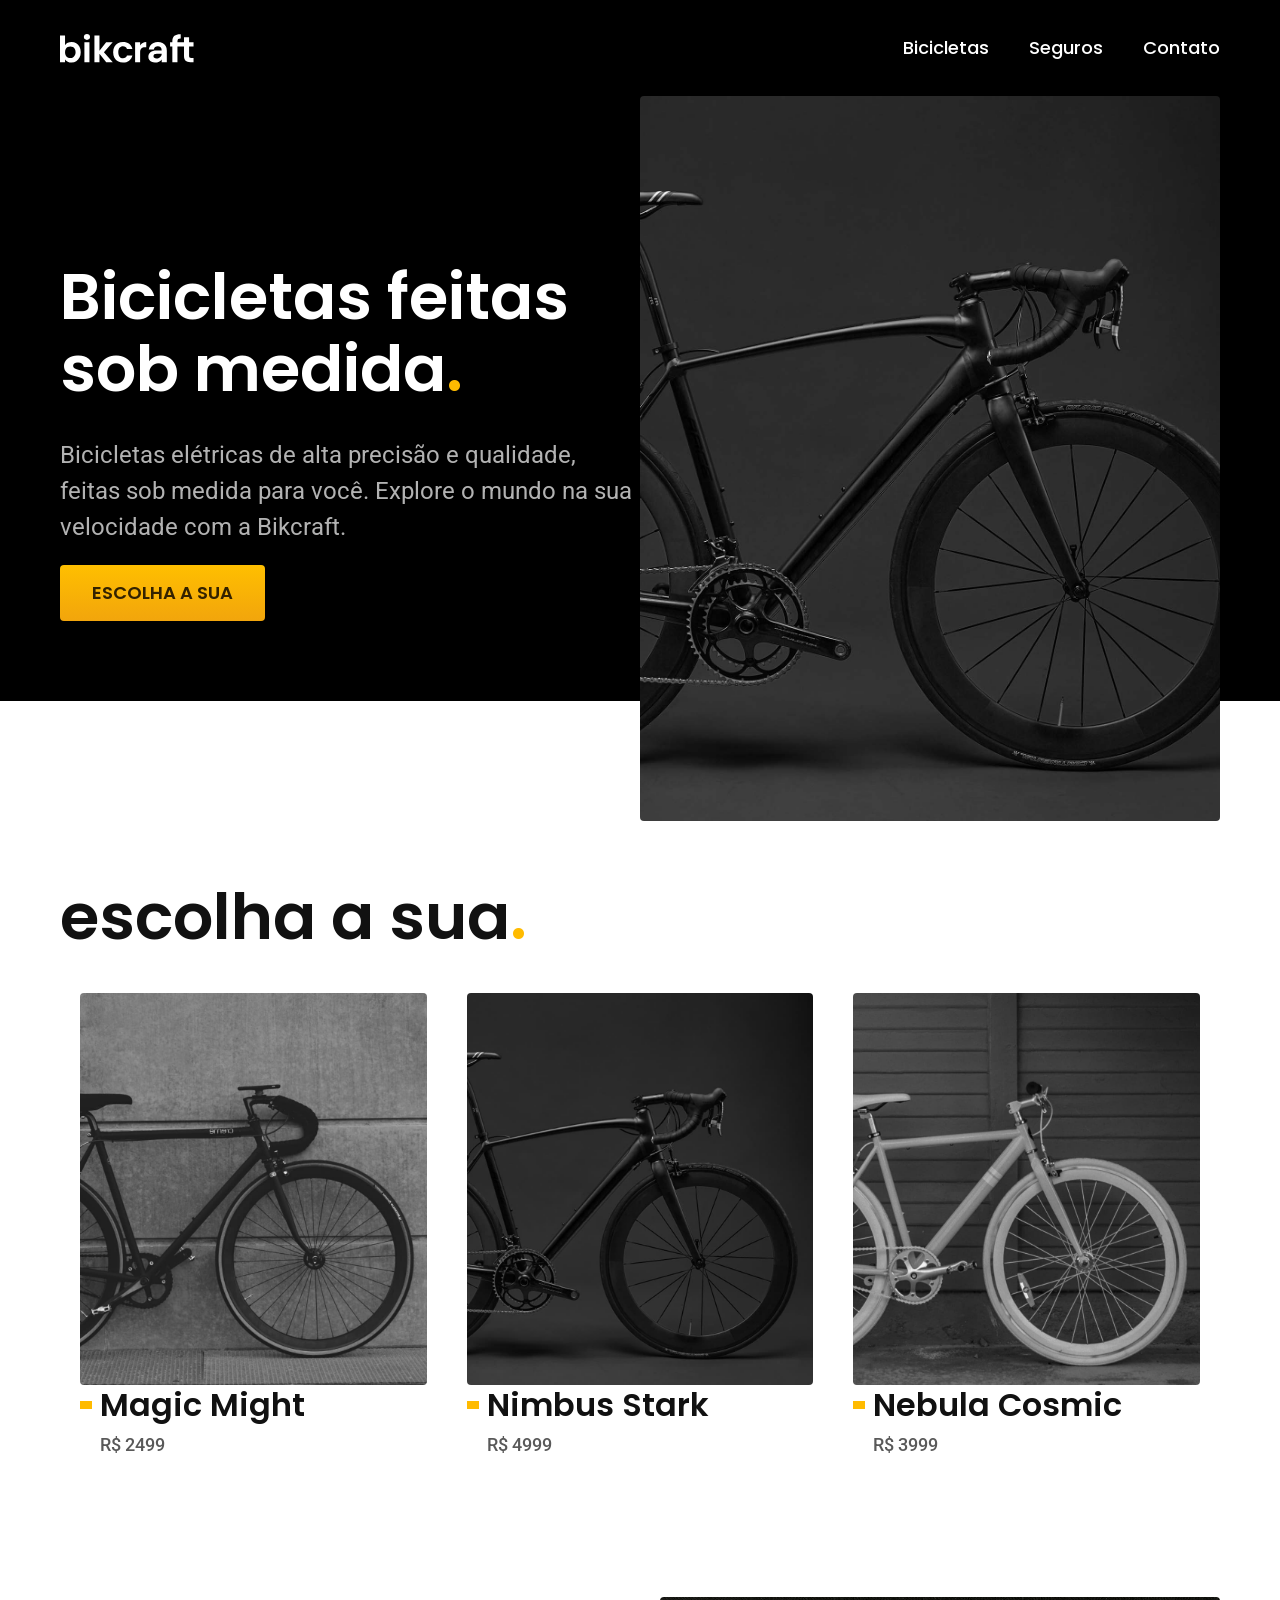
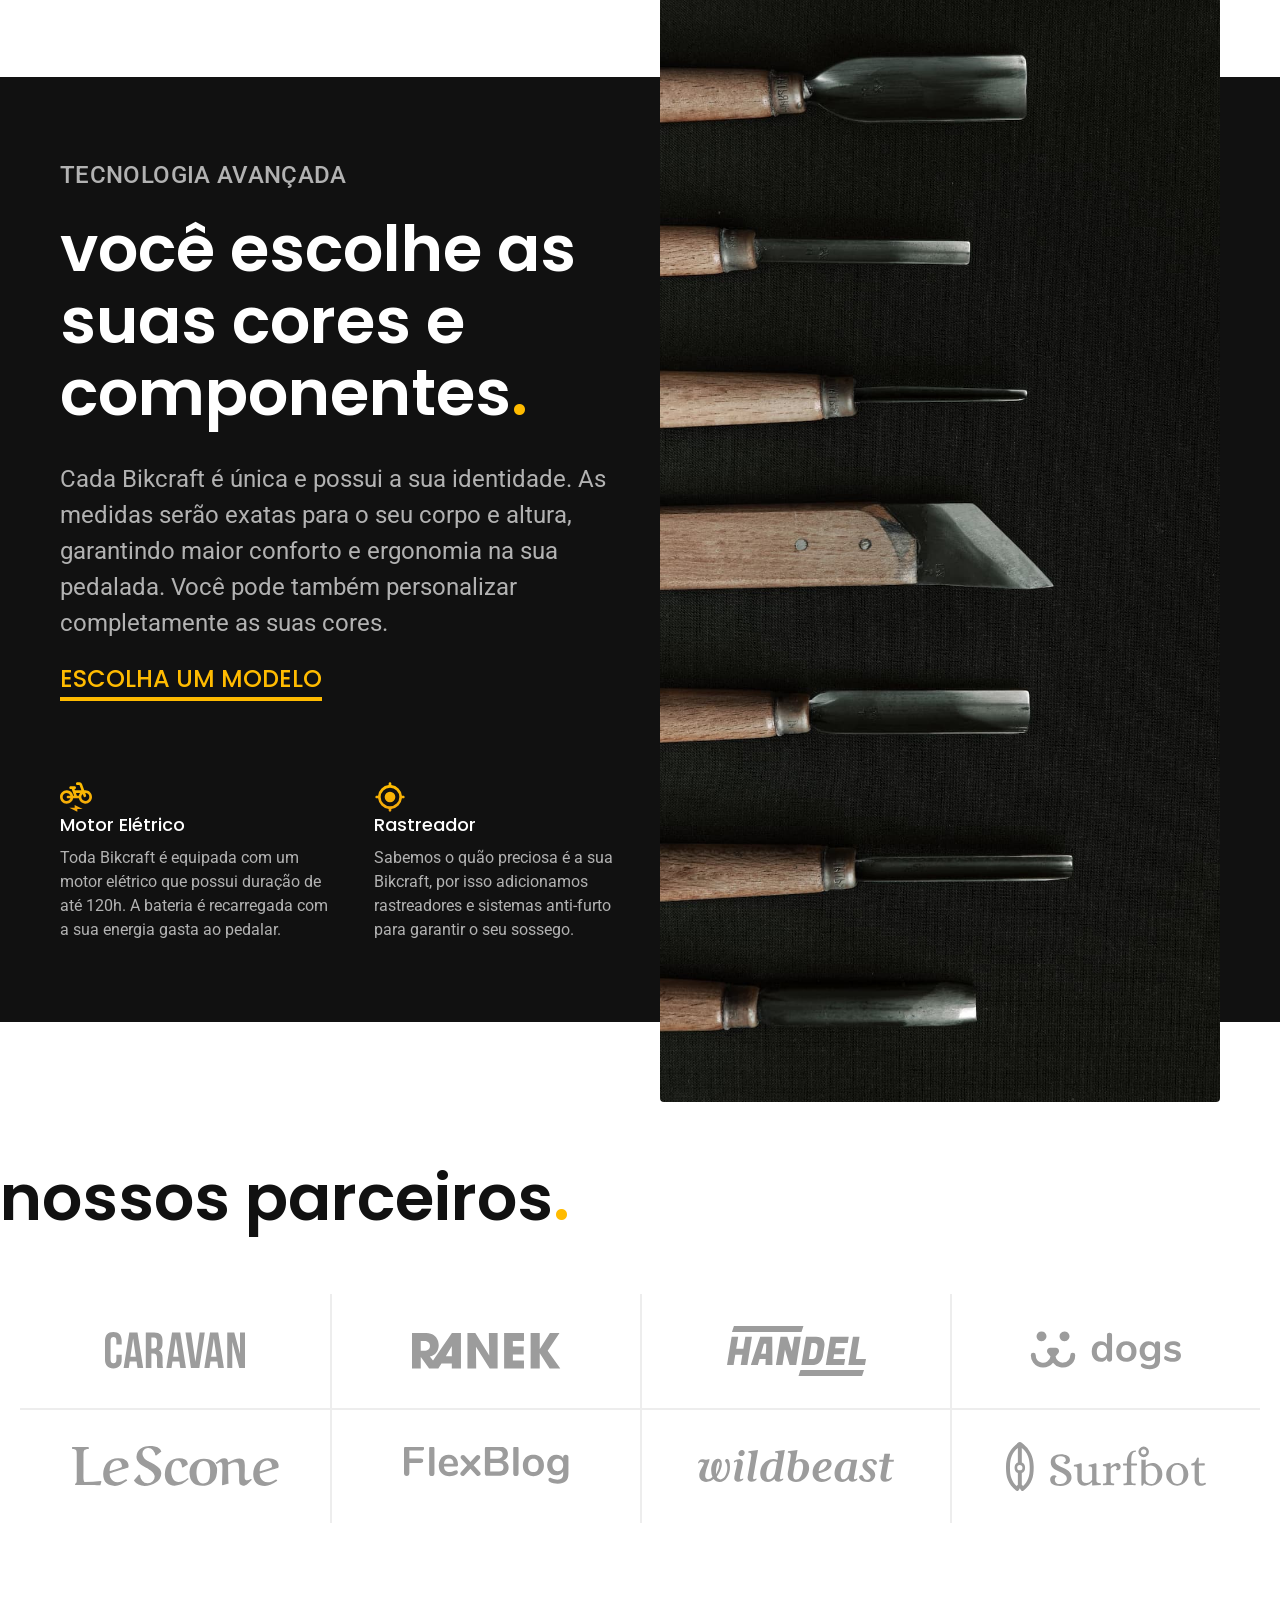
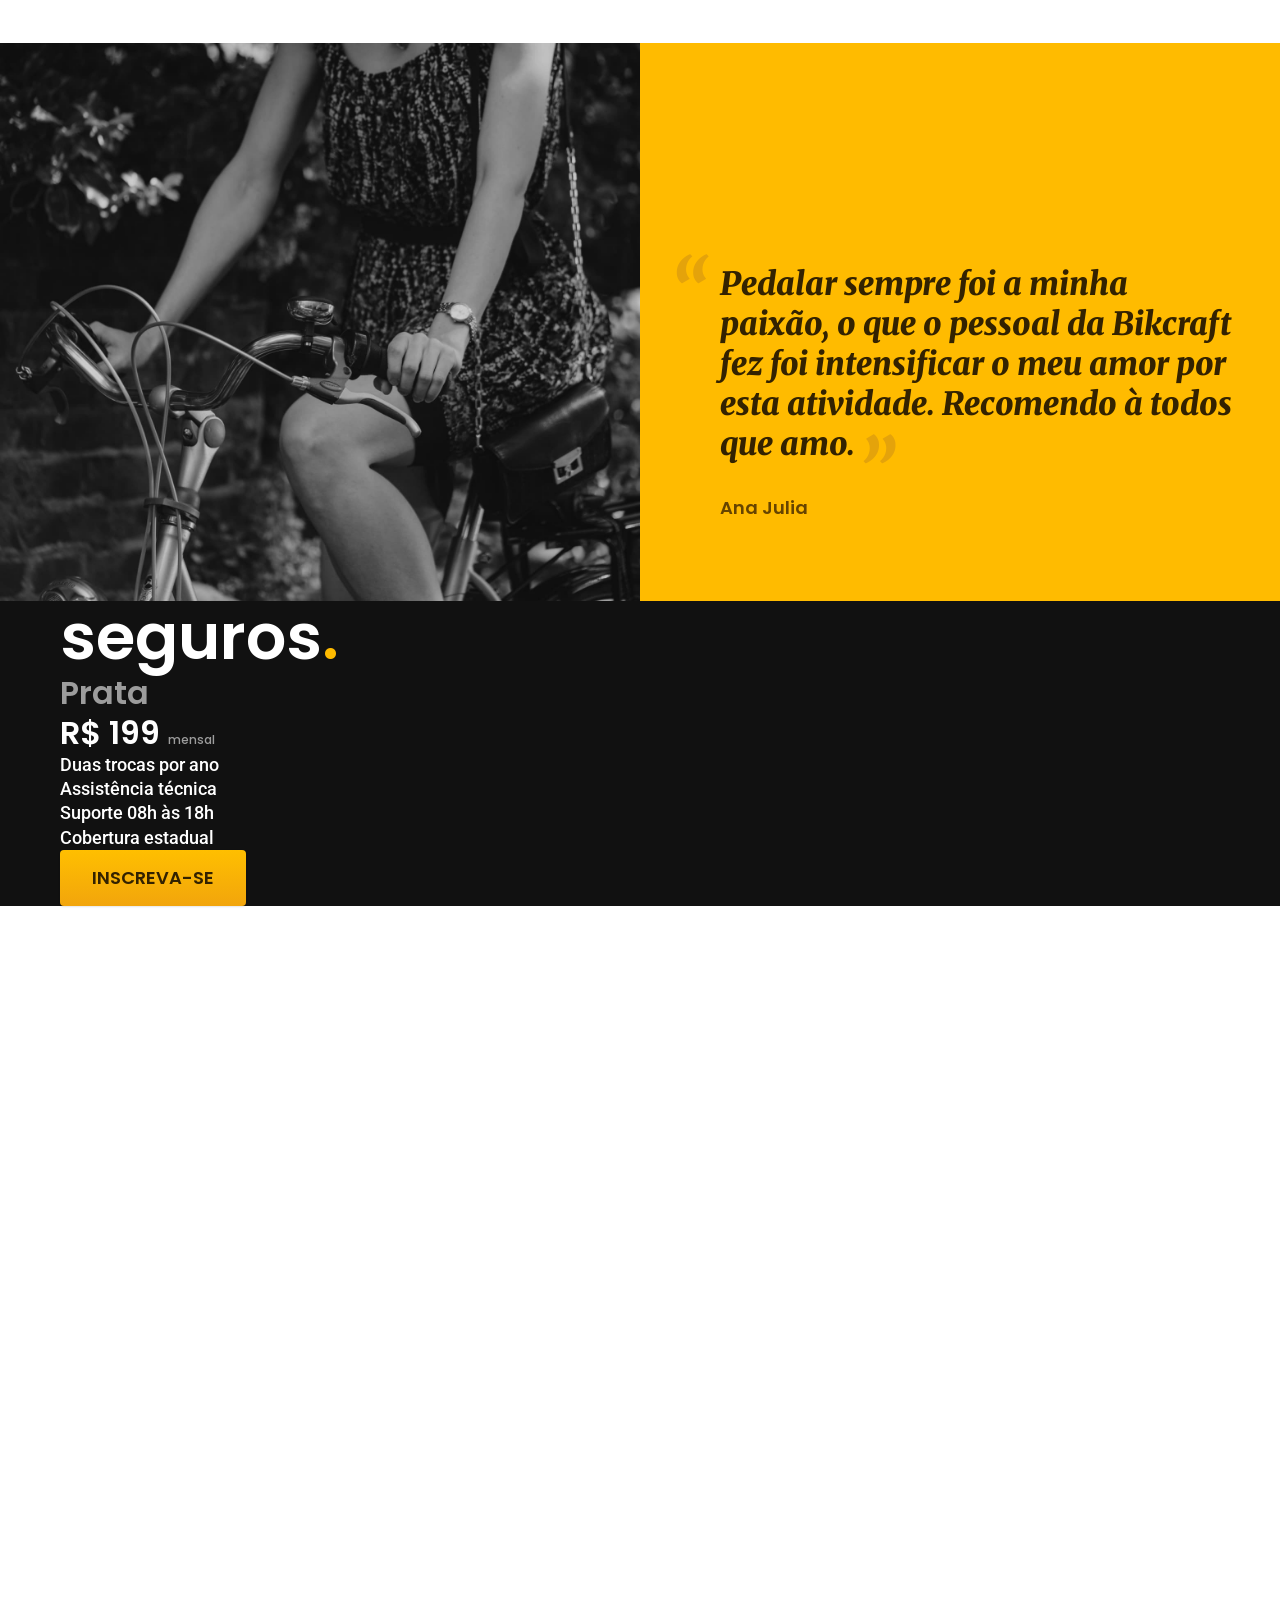
==== index.html @ 8d9b1b39 "added a" ====
<!DOCTYPE html>

<html lang="pt-br">

<head>
    <title>Bikcraft</title>
    <meta name="viewport" content="width=device-width, initial-scale=1.0"><!-- para fazer o calculo da densidade de pixel para mobile-->
    <meta name="description" content="Bicicletas elétricas de alta precisão e qualidade,  feitas sob medida para o cliente. Explore o mundo na sua velocidade com a Bikcraft.">
    <meta charset="utf-8">
    <link rel="stylesheet" href="./css/style.css">

    <link rel="preconnect" href="https://fonts.googleapis.com">
    <link rel="preconnect" href="https://fonts.gstatic.com" crossorigin>
    <link href="https://fonts.googleapis.com/css2?family=Merriweather:ital,opsz,wght@0,18..144,900;1,18..144,900&family=Poppins:wght@400;600&family=Roboto:ital,wght@0,100..900;1,100..900&display=swap" rel="stylesheet">
</head>

<body>
    <header class="header-bg">
        <div class="header container">
            <a href="./">
                <img src="./img/bikcraft.svg" alt="Bikcraft">
            </a>
            <nav aria-label="primaria">
                <ul class="header-menu font-1-m cor-0">
                    <li><a href="./bicicletas.html">Bicicletas</a></li>
                    <li><a href="./seguros.html">Seguros</a></li>
                    <li><a href="./contato.html">Contato</a></li>
                </ul>
            </nav>
        </div>
    </header>

    <main class="introducao-bg">
        <div class="container introducao">
            <div class="introducao-conteudo">
                <h1 class="font-1-xxl cor-0">Bicicletas feitas sob medida<span class="cor-p1">.</span></h1>
                <p class="font-2-l cor-5">Bicicletas elétricas de alta precisão e qualidade, feitas sob medida para você. Explore o mundo na sua velocidade com a Bikcraft.</p>
                <a class="botao" href="./bicicletas.html">Escolha a sua</a>
            </div>
            <div class="introducao-imagem">
                <img src="./img/fotos/introducao.jpg" alt="Bicicleta eletrica preta.">
            </div>
        </div>
    </main>

    <article class="container bicicletas-lista">
        <h2 class="font-1-xxl">escolha a sua<span class="cor-p1">.</span></h2>

        <ul>
            <li>
                <a href="./bicicletas/magic.html">
                    <img src="./img/bicicletas/magic-home.jpg" alt="Bicicleta preta">
                    <h3 class="font-1-xl">Magic Might</h3>
                    <span class="price font-2-m cor-8">R$ 2499</span>
                </a>
            </li>

            <li>
                <a href="./bicicletas/nimbus.html">
                    <img src="./img/bicicletas/nimbus-home.jpg" alt="Bicicleta preta">
                    <h3 class="font-1-xl">Nimbus Stark</h3>
                    <span class="price font-2-m cor-8">R$ 4999</span>
                </a>
            </li>

            <li>
                <a href="./bicicletas/nebula.html">
                    <img src="./img/bicicletas/nebula-home.jpg" alt="Bicicleta preta">
                    <h3 class="font-1-xl">Nebula Cosmic</h3>
                    <span class="price font-2-m cor-8">R$ 3999</span>
                </a>
            </li>
        </ul>
    </article>

    <article class="tecnologia-bg">
        <div class="tecnologia container">
            <div class="tecnologia-conteudo">
                <span class="font-2-l-b cor-5">Tecnologia Avançada</span>
                <h2 class="font-1-xxl cor-0">você escolhe as suas cores e componentes<span class="cor-p1">.</span></h2>
                <p class="font-2-l cor-5">Cada Bikcraft é única e possui a sua identidade. As medidas serão exatas para o seu corpo e altura, garantindo maior conforto e ergonomia na sua pedalada. Você pode também personalizar completamente as suas cores.</p>
                <a class="link" href="./bicicletas.html">Escolha um modelo</a>
                <div class="tecnologia-vantagens">
                    <div>
                        <img src="./img/icones/eletrica.svg" alt="">
                        <h3 class="font-1-m cor-0">Motor Elétrico</h3>
                        <p class="font-2-s cor-5">Toda Bikcraft é equipada com um motor elétrico que possui duração de até 120h. A bateria é recarregada com a sua energia gasta ao pedalar.</p>
                    </div>

                    <div>
                        <img src="./img/icones/rastreador.svg" alt="">
                        <h3 class="font-1-m cor-0">Rastreador</h3>
                        <p class="font-2-s cor-5">Sabemos o quão preciosa é a sua Bikcraft, por isso adicionamos rastreadores e sistemas anti-furto para garantir o seu sossego.</p>
                    </div>
                </div>
            </div>

            <div class="tecnologia-imagem">
                <img src="./img/fotos/tecnologia.jpg" alt="">
            </div>
        </div>
    </article>

    <section class="parceiros" aria-label="Nossos parceiros">
        <h2 class="font-1-xxl">nossos parceiros<span class="cor-p1">.</span></h2>

        <ul>
            <li><img src="./img/parceiros/caravan.svg" alt="caravan"></li>
            <li><img src="./img/parceiros/ranek.svg" alt="ranek"></li>
            <li><img src="./img/parceiros/handel.svg" alt="handel"></li>
            <li><img src="./img/parceiros/dogs.svg" alt="dogs"></li>
            <li><img src="./img/parceiros/lescone.svg" alt="lescone"></li>
            <li><img src="./img/parceiros/flexblog.svg" alt="flexblog"></li>
            <li><img src="./img/parceiros/wildbeast.svg" alt="wildbeast"></li>
            <li><img src="./img/parceiros/surfbot.svg" alt="surfbot"></li>
        </ul>
    </section>

    <section class="depoimento" aria-label="Depoimento">
        <div>
            <img src="./img/fotos/depoimento.jpg" alt="Pessoa pedalando uma bicicleta Bikcraft">
        </div>
        <div class="depoimento-conteudo">
            <blockquote class="font-1-xl cor-p5">
                <p>Pedalar sempre foi a minha paixão, o que o pessoal da Bikcraft fez foi intensificar o meu amor por esta atividade. Recomendo à todos que amo.</p>
            </blockquote>
            <span class="font-1-m-b cor-p4">Ana Julia</span>
        </div>
    </section>

    <article class="seguros-bg">
        <div class="seguros container">
            <h2 class="font-1-xxl cor-0">seguros<span class="cor-p1">.</span></h2>
            <div class="seguros-item">
                <h3 class="font-1-xl cor-6">Prata</h3>
                <span class="font-1-xl cor-0">R$ 199 <span class="font-1-xs cor-6">mensal</span></span>
                <ul class="font-2-m cor-0">
                    <li>Duas trocas por ano</li>
                    <li>Assistência técnica</li>
                    <li>Suporte 08h às 18h</li>
                    <li>Cobertura estadual</li>
                </ul>
                <a class="botao secundario" href=".orcamento.html">Inscreva-se</a>
            </div>
        </div>
    </article>
</body>

</html>
---- css/style.css ----
@import "./global/global.css";
@import "./global/utility/tipografia.css";
@import "./global/utility/cores.css";
@import "./global/header.css";
@import "./global/utility/componentes.css";

@import "./home/introducao.css";
@import "./home/tecnologia.css";
@import "./home/parceiros.css";
@import "./home/depoimento.css";

@import "./bicicletas/bicicletas-lista.css";

@import "./seguros/seguros.css";
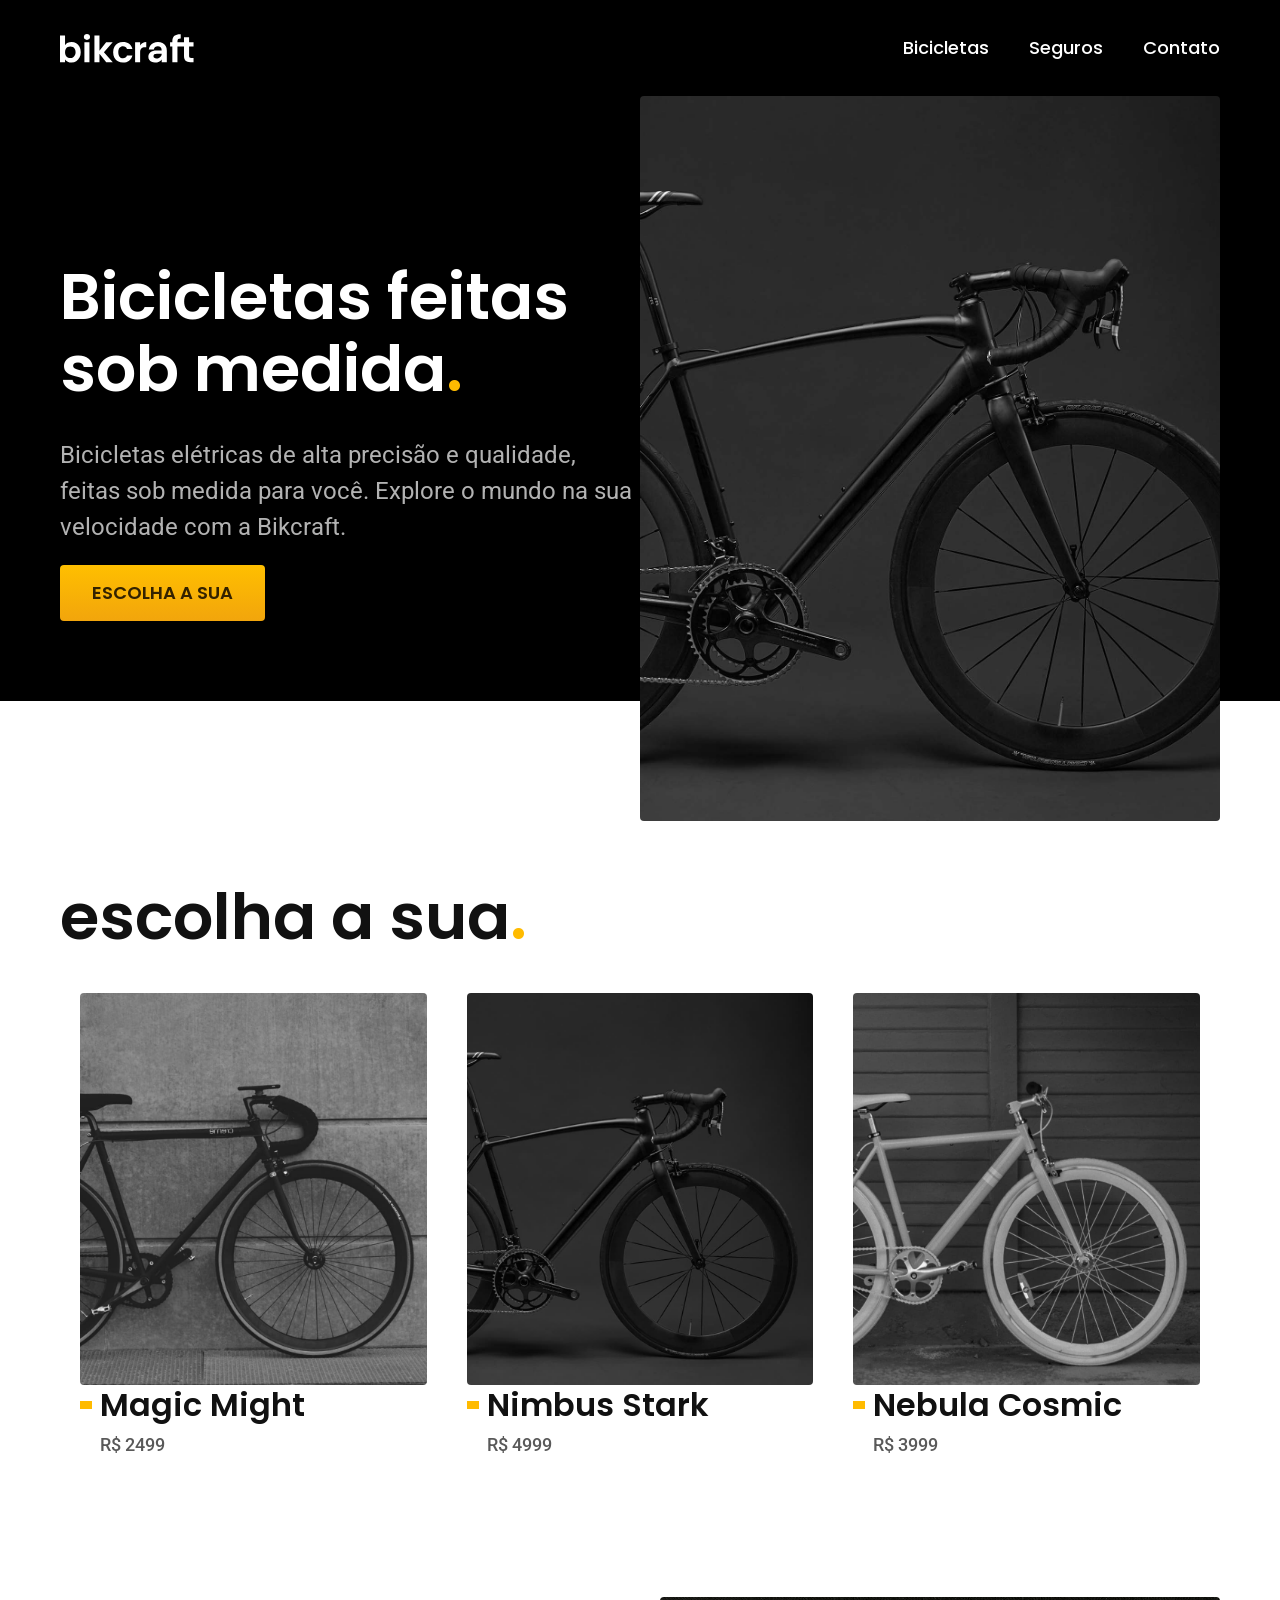
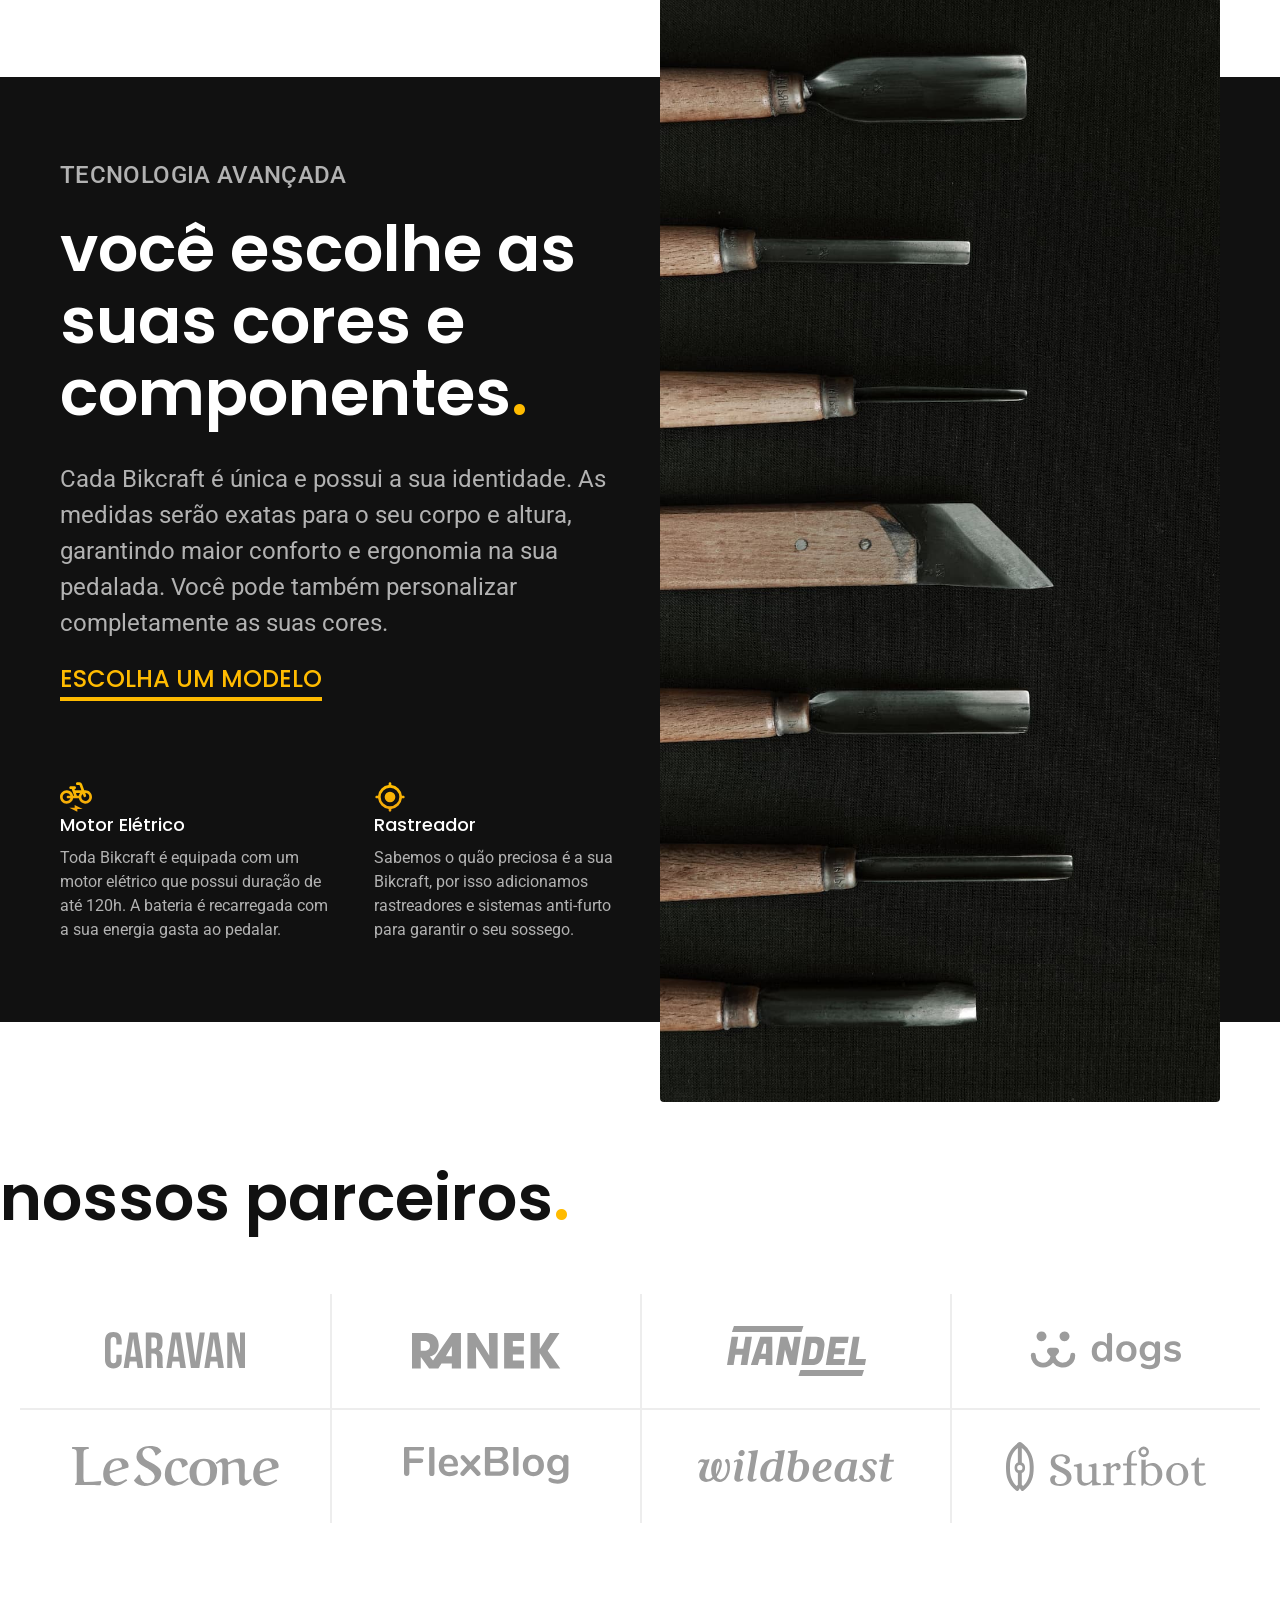
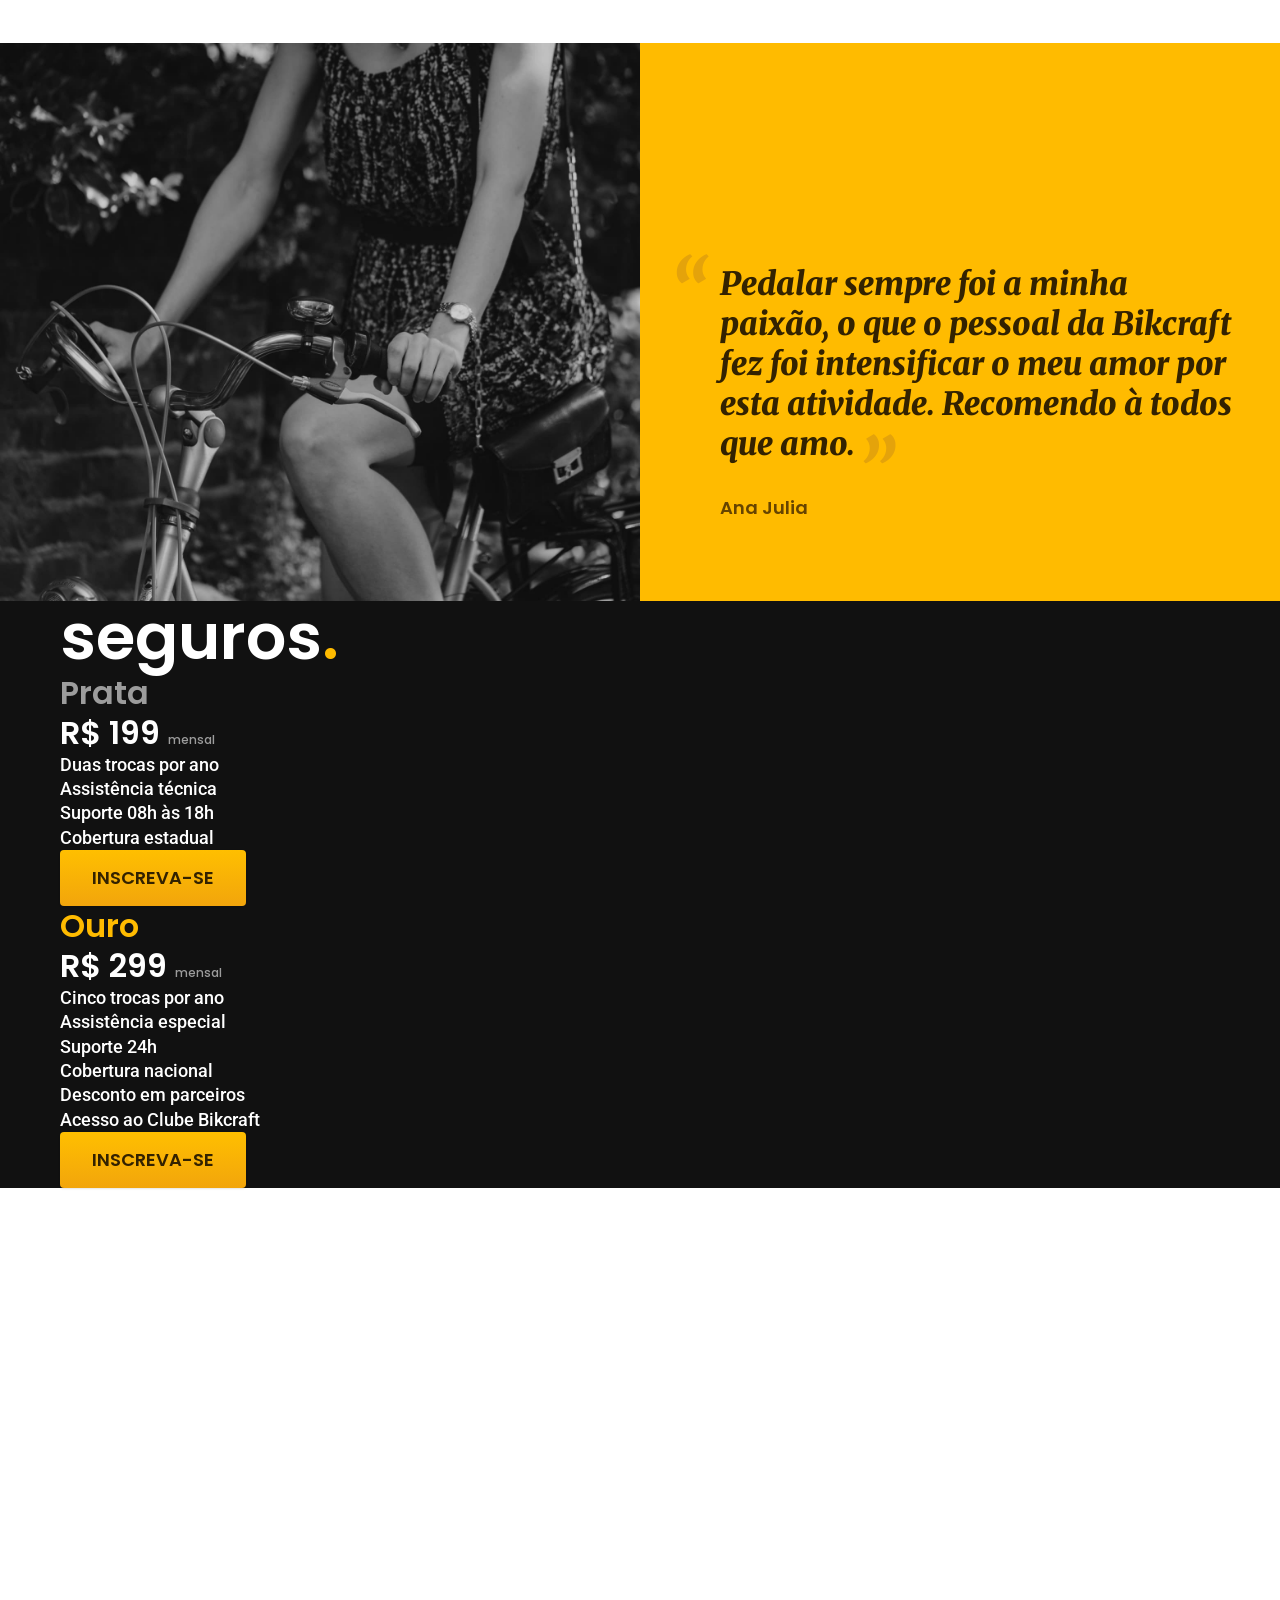
==== commit d295bc46: "created html structure" ====
--- a/index.html
+++ b/index.html
@@ -142,6 +142,20 @@
                 </ul>
                 <a class="botao secundario" href=".orcamento.html">Inscreva-se</a>
             </div>
+
+            <div class="seguros-item">
+                <h3 class="font-1-xl cor-p1">Ouro</h3>
+                <span class="font-1-xl cor-0">R$ 299 <span class="font-1-xs cor-6">mensal</span></span>
+                <ul class="font-2-m cor-0">
+                    <li>Cinco trocas por ano</li>
+                    <li>Assistência especial</li>
+                    <li>Suporte 24h</li>
+                    <li>Cobertura nacional</li>
+                    <li>Desconto em parceiros</li>
+                    <li>Acesso ao Clube Bikcraft</li>
+                </ul>
+                <a class="botao" href=".orcamento.html">Inscreva-se</a>
+            </div>
         </div>
     </article>
 </body>
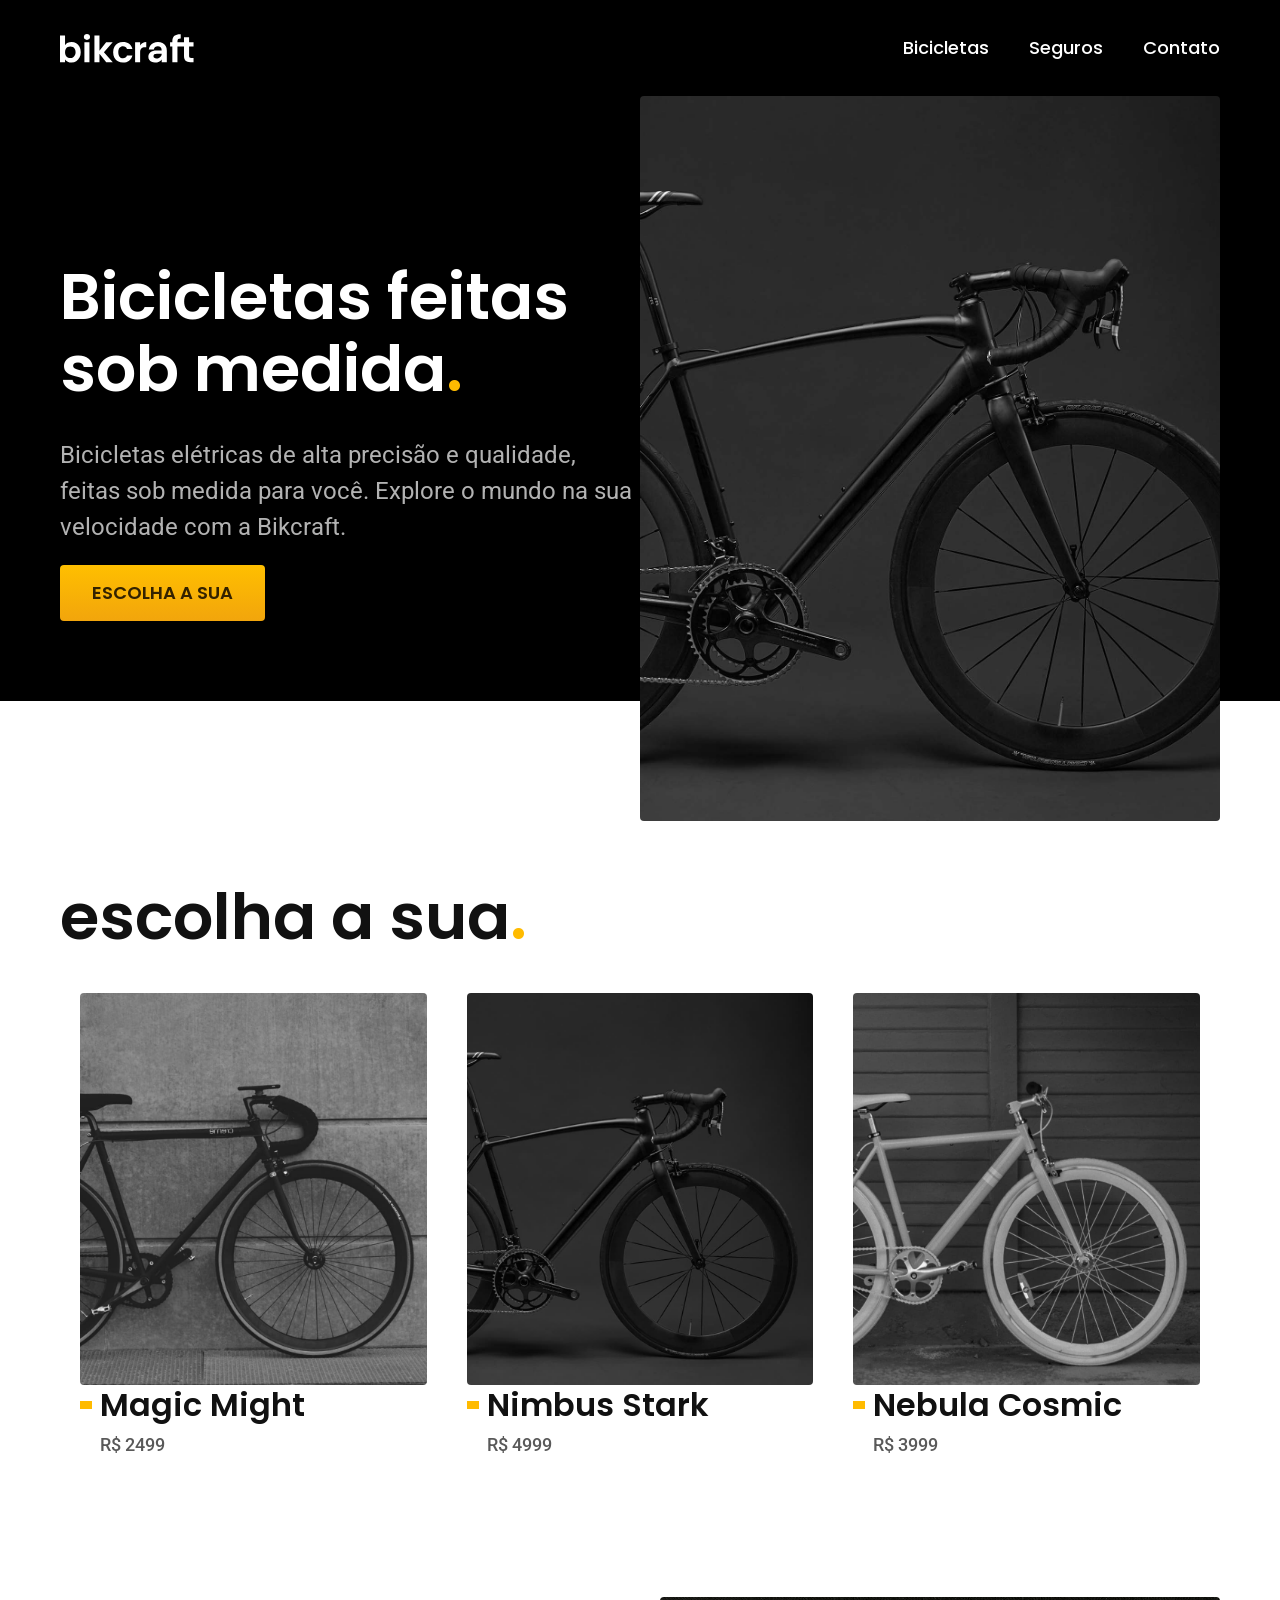
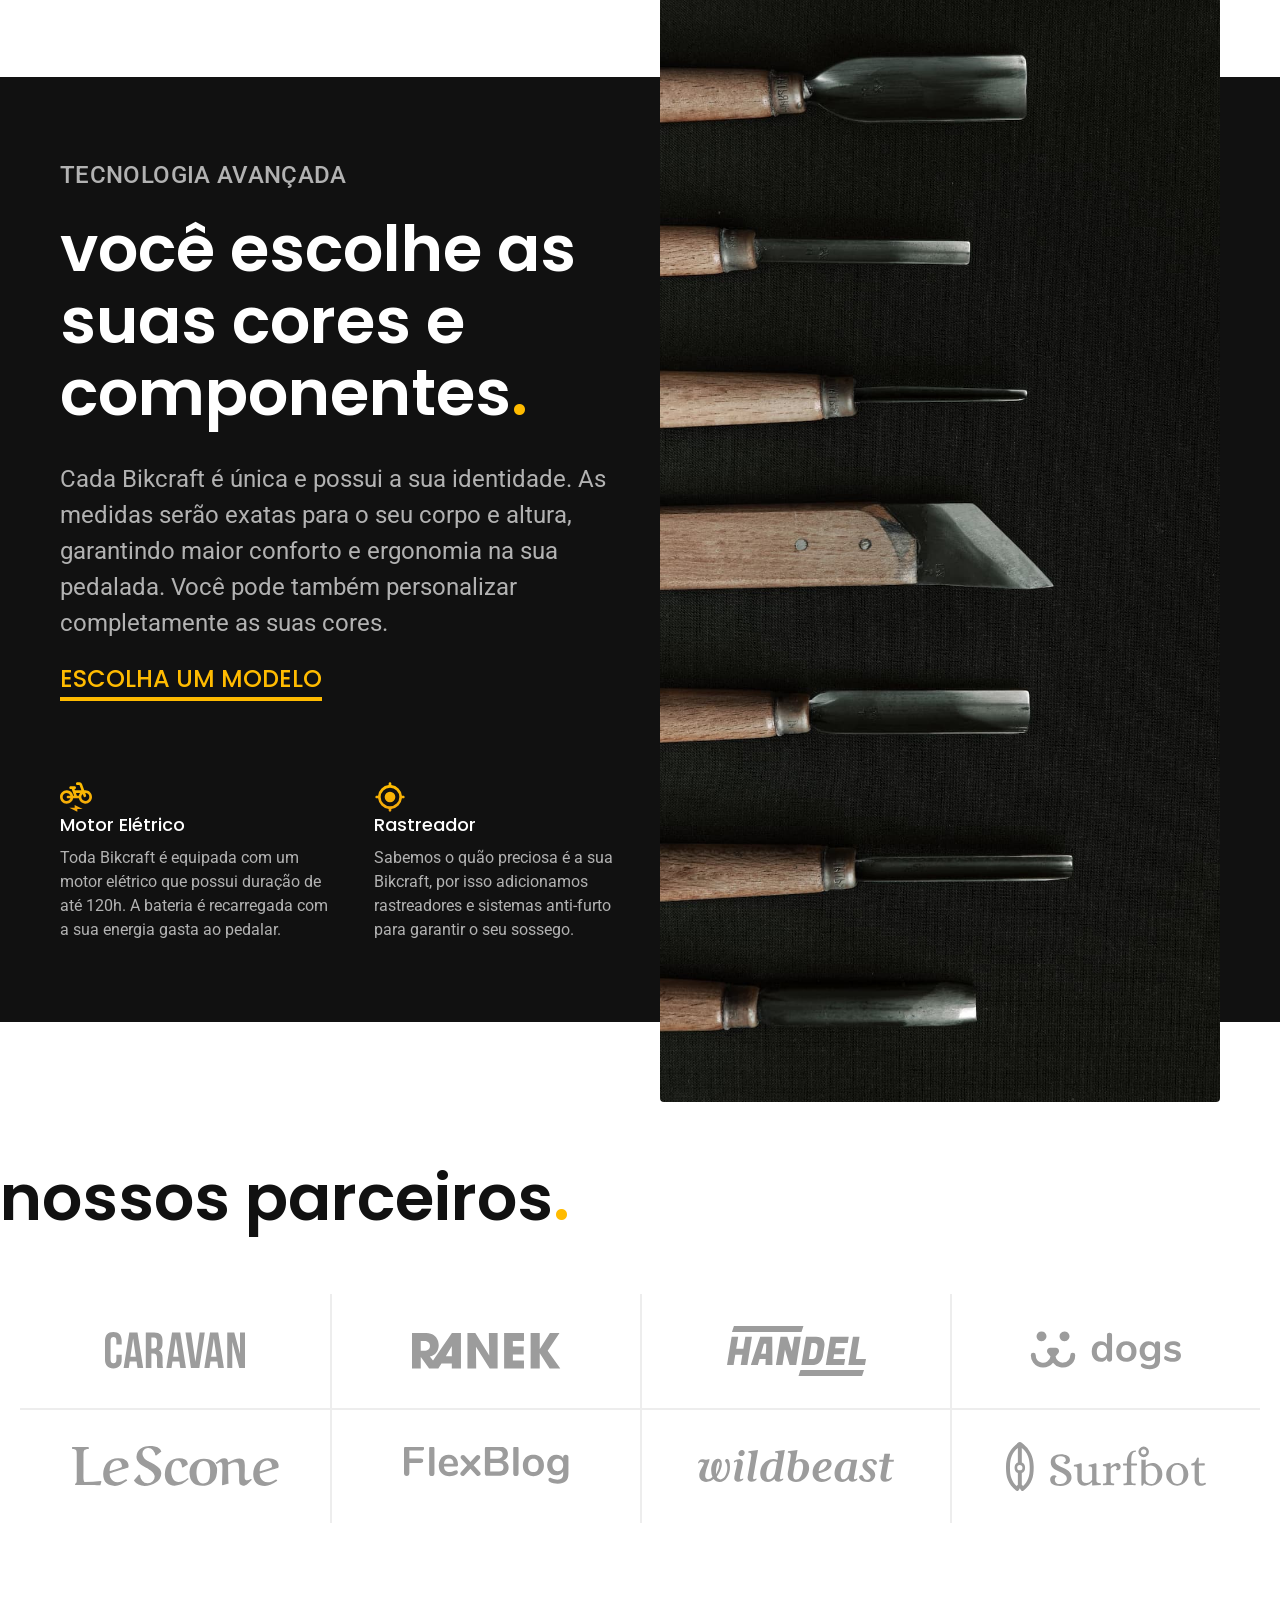
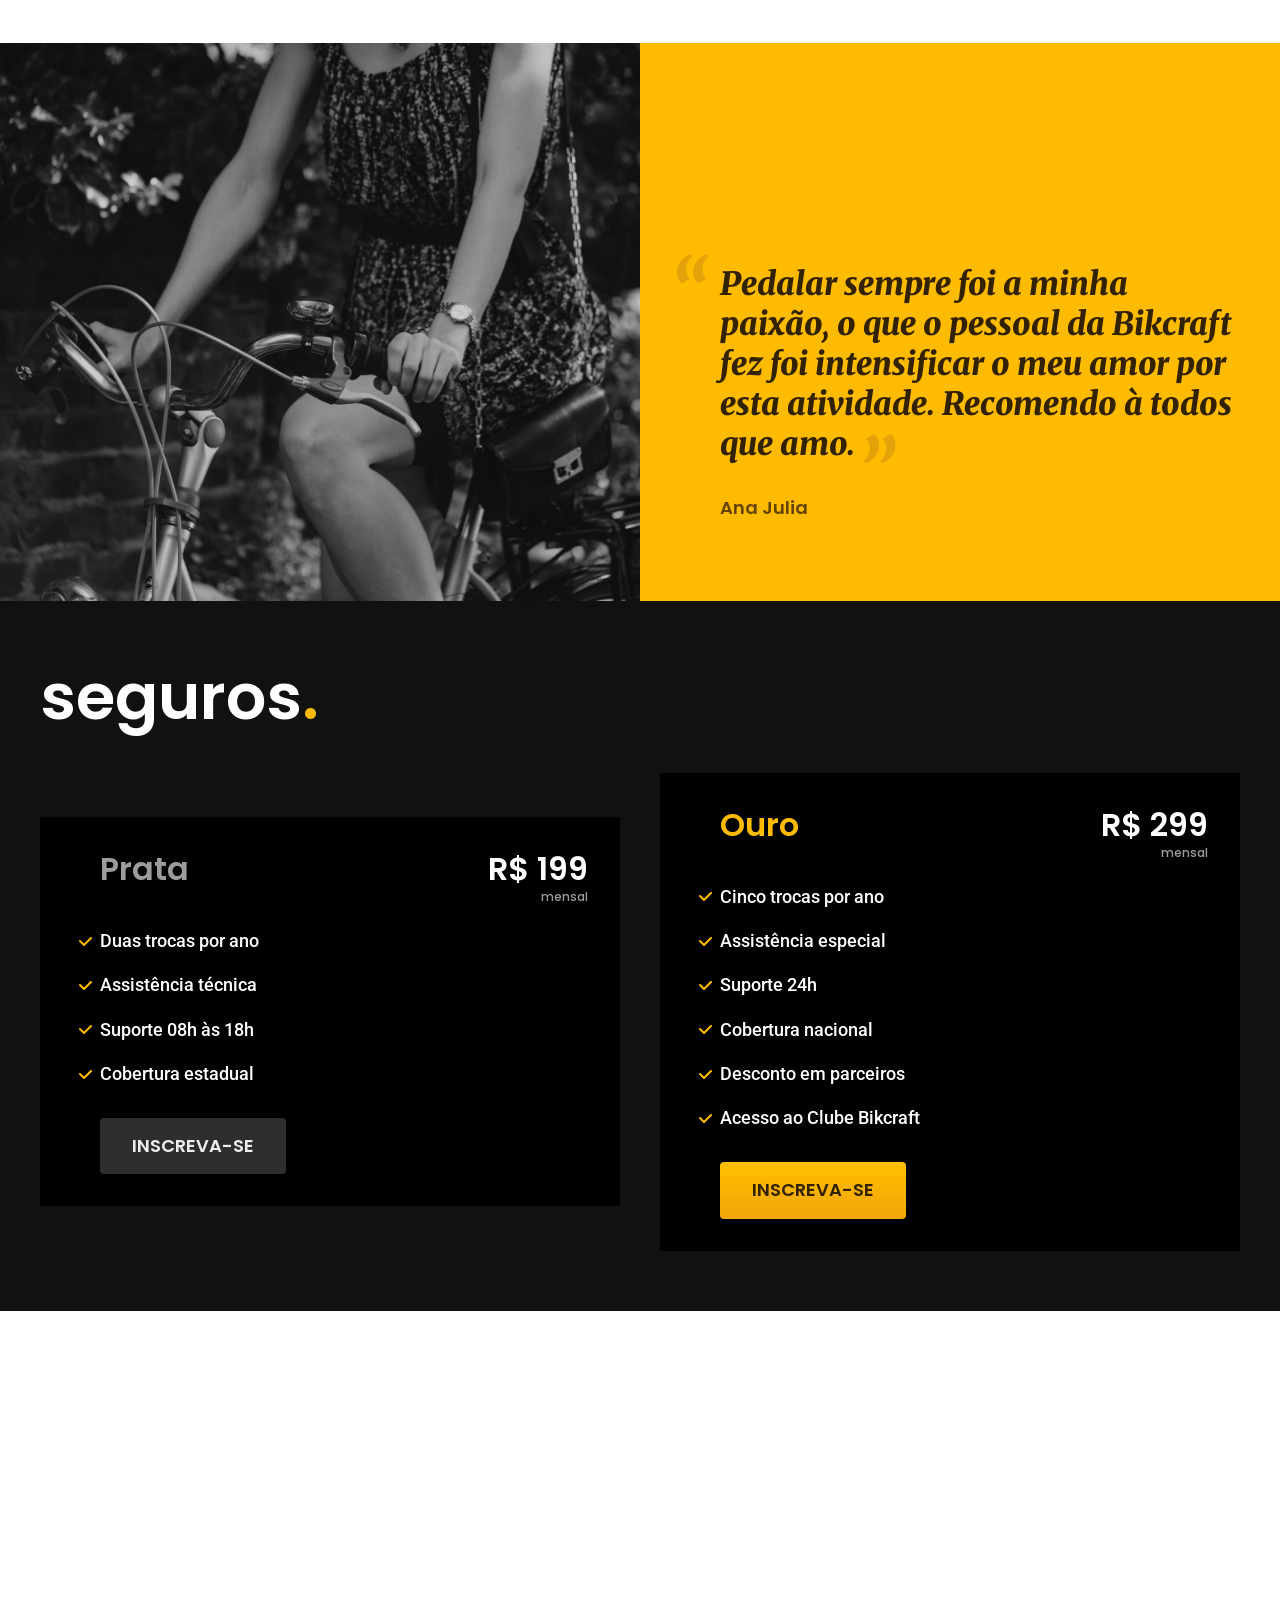
==== commit bc36f8f6: "created html strucutre" ====
--- a/index.html
+++ b/index.html
@@ -158,6 +158,12 @@
             </div>
         </div>
     </article>
+
+    <footer class="footer-bg">
+        <div class="footer container">
+            <img src="./img/bikcraft.svg" alt="Bikcraft">
+        </div>
+    </footer>
 </body>
 
 </html>
--- a/css/style.css
+++ b/css/style.css
@@ -2,6 +2,8 @@
 @import "./global/utility/tipografia.css";
 @import "./global/utility/cores.css";
 @import "./global/header.css";
+@import "./global/footer.css";
+
 @import "./global/utility/componentes.css";
 
 @import "./home/introducao.css";
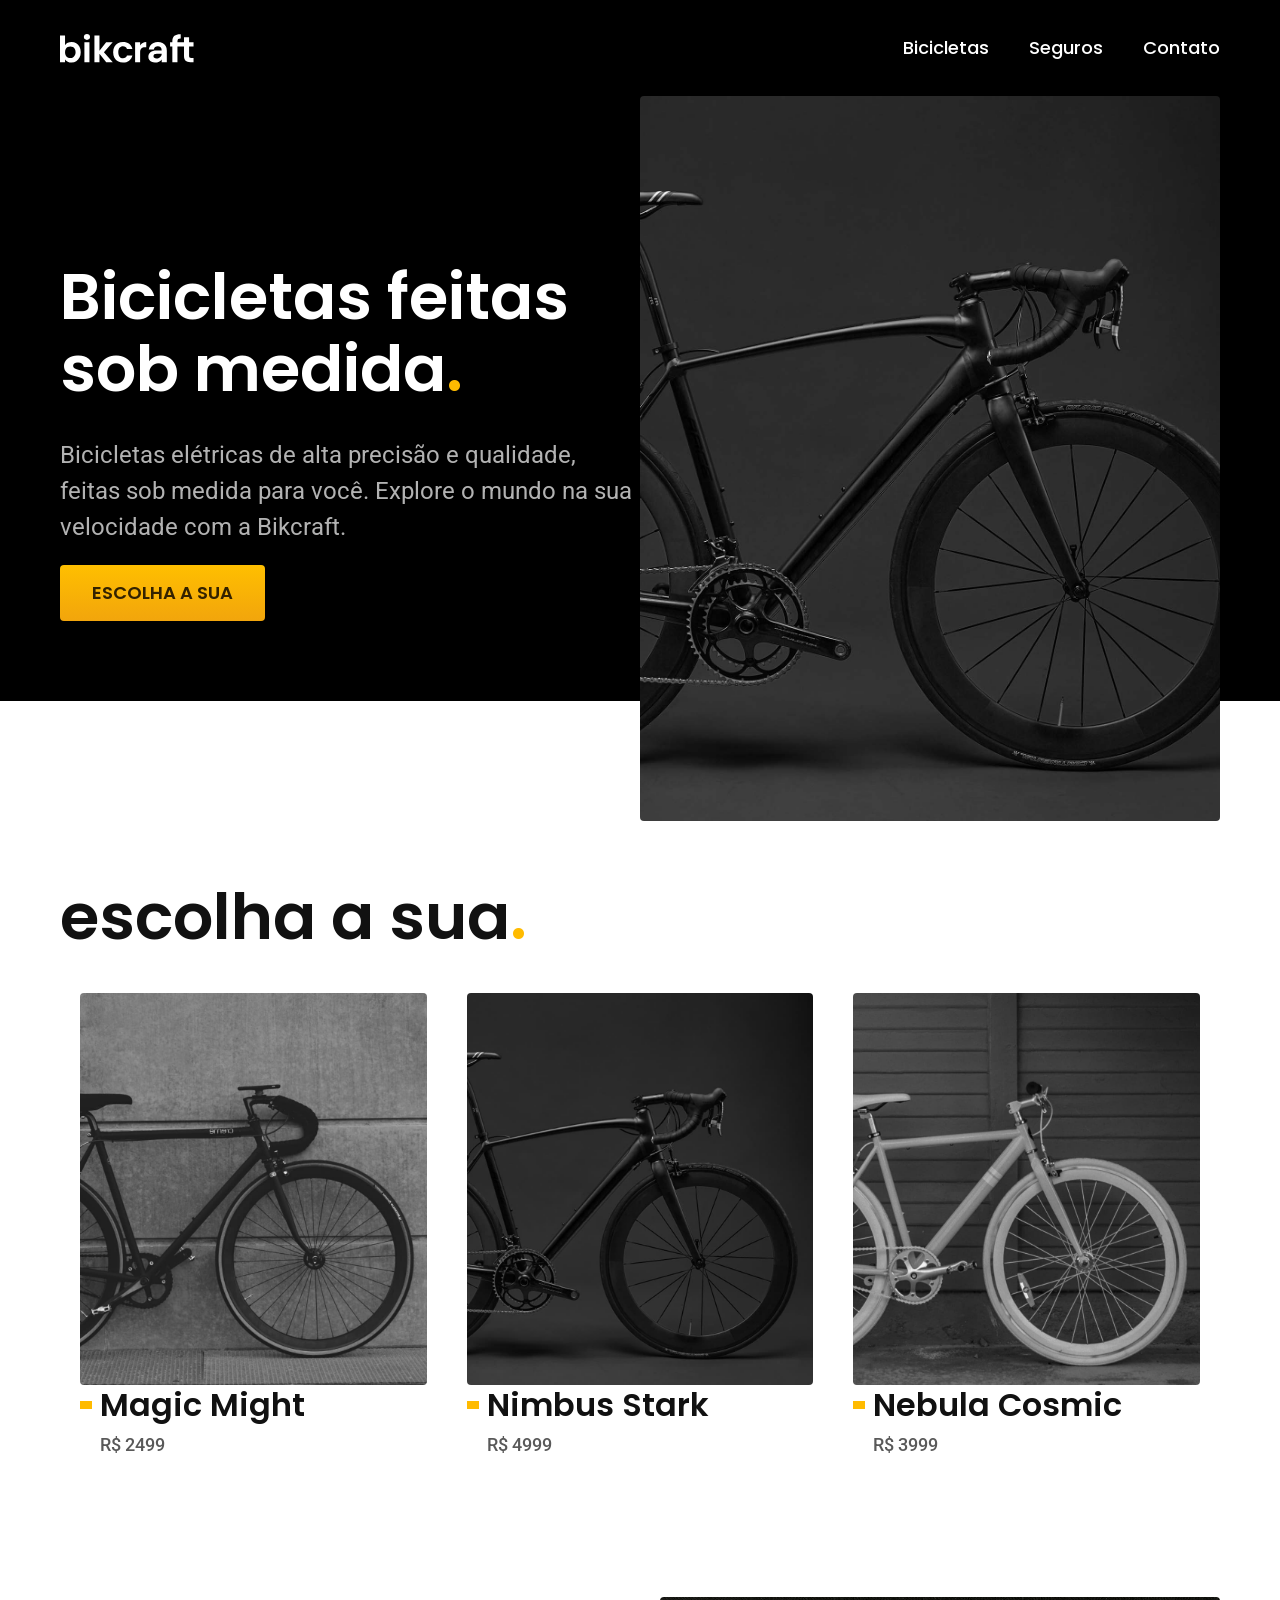
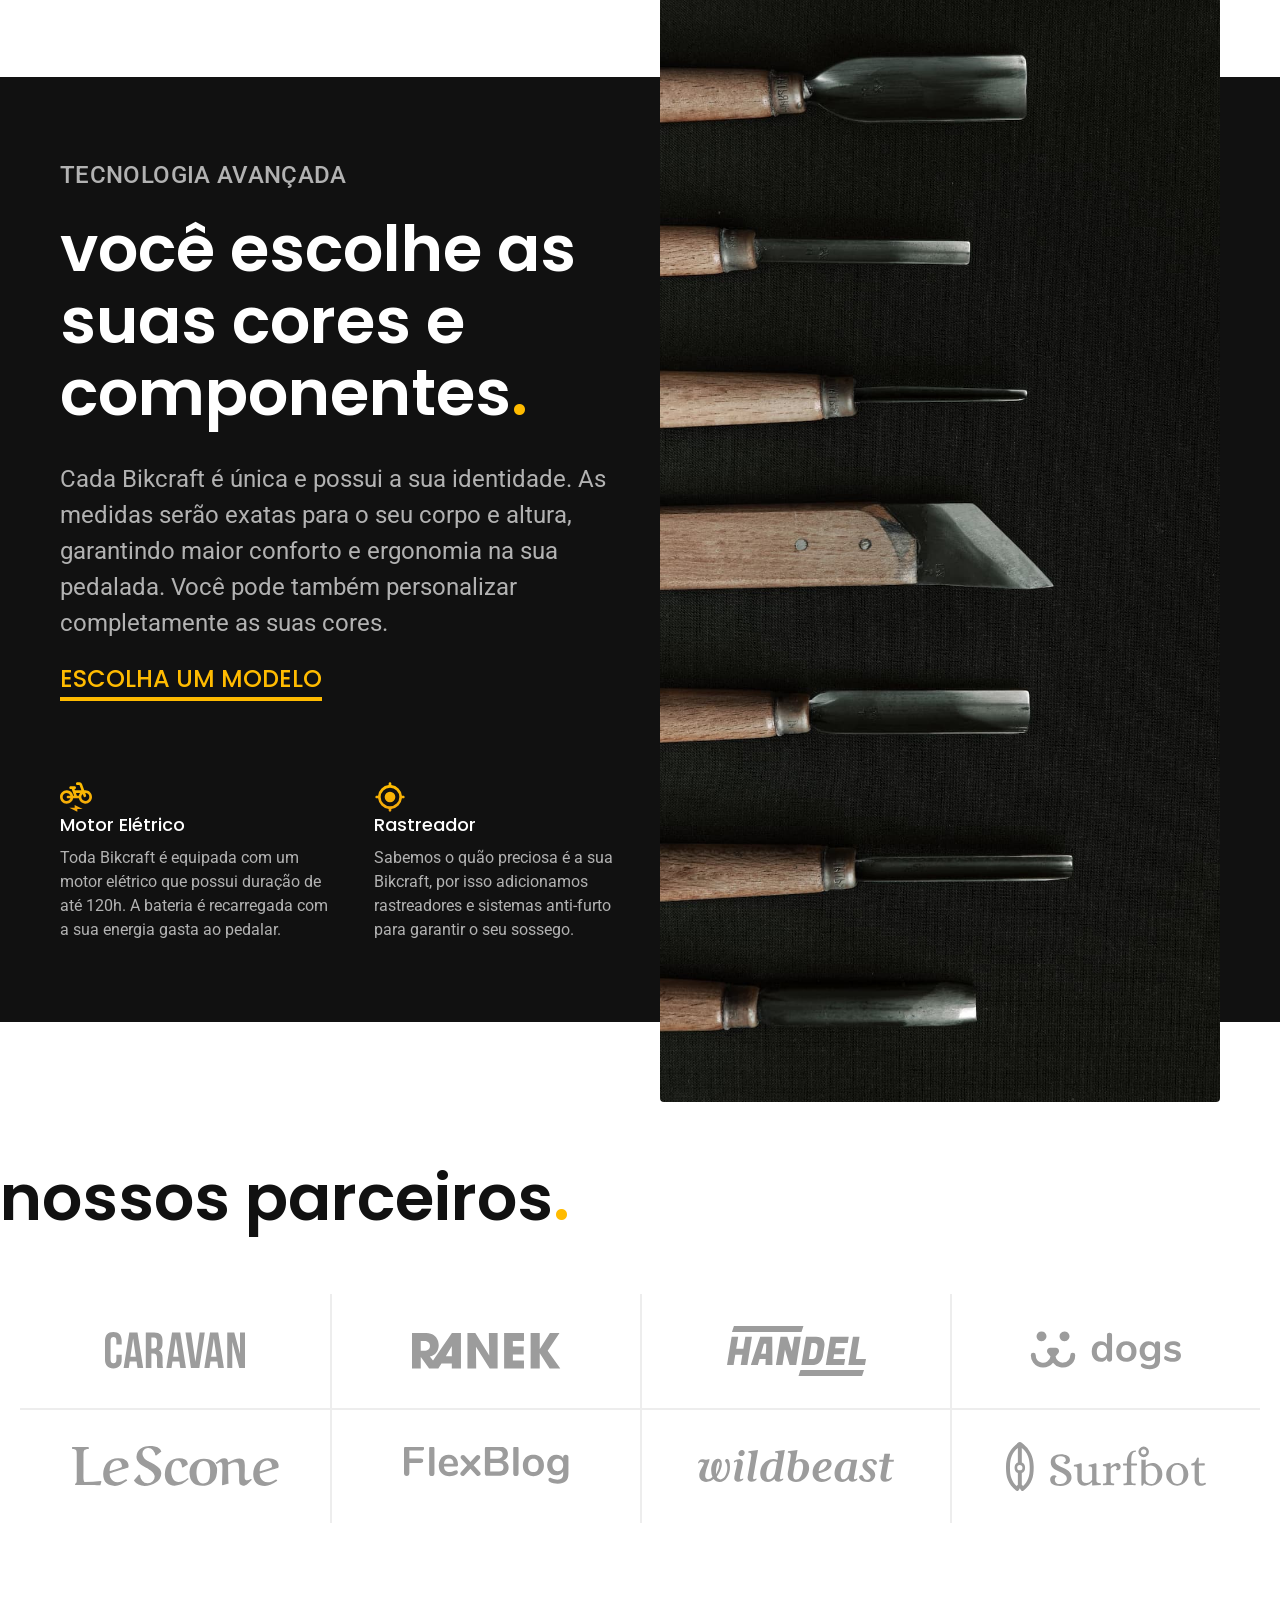
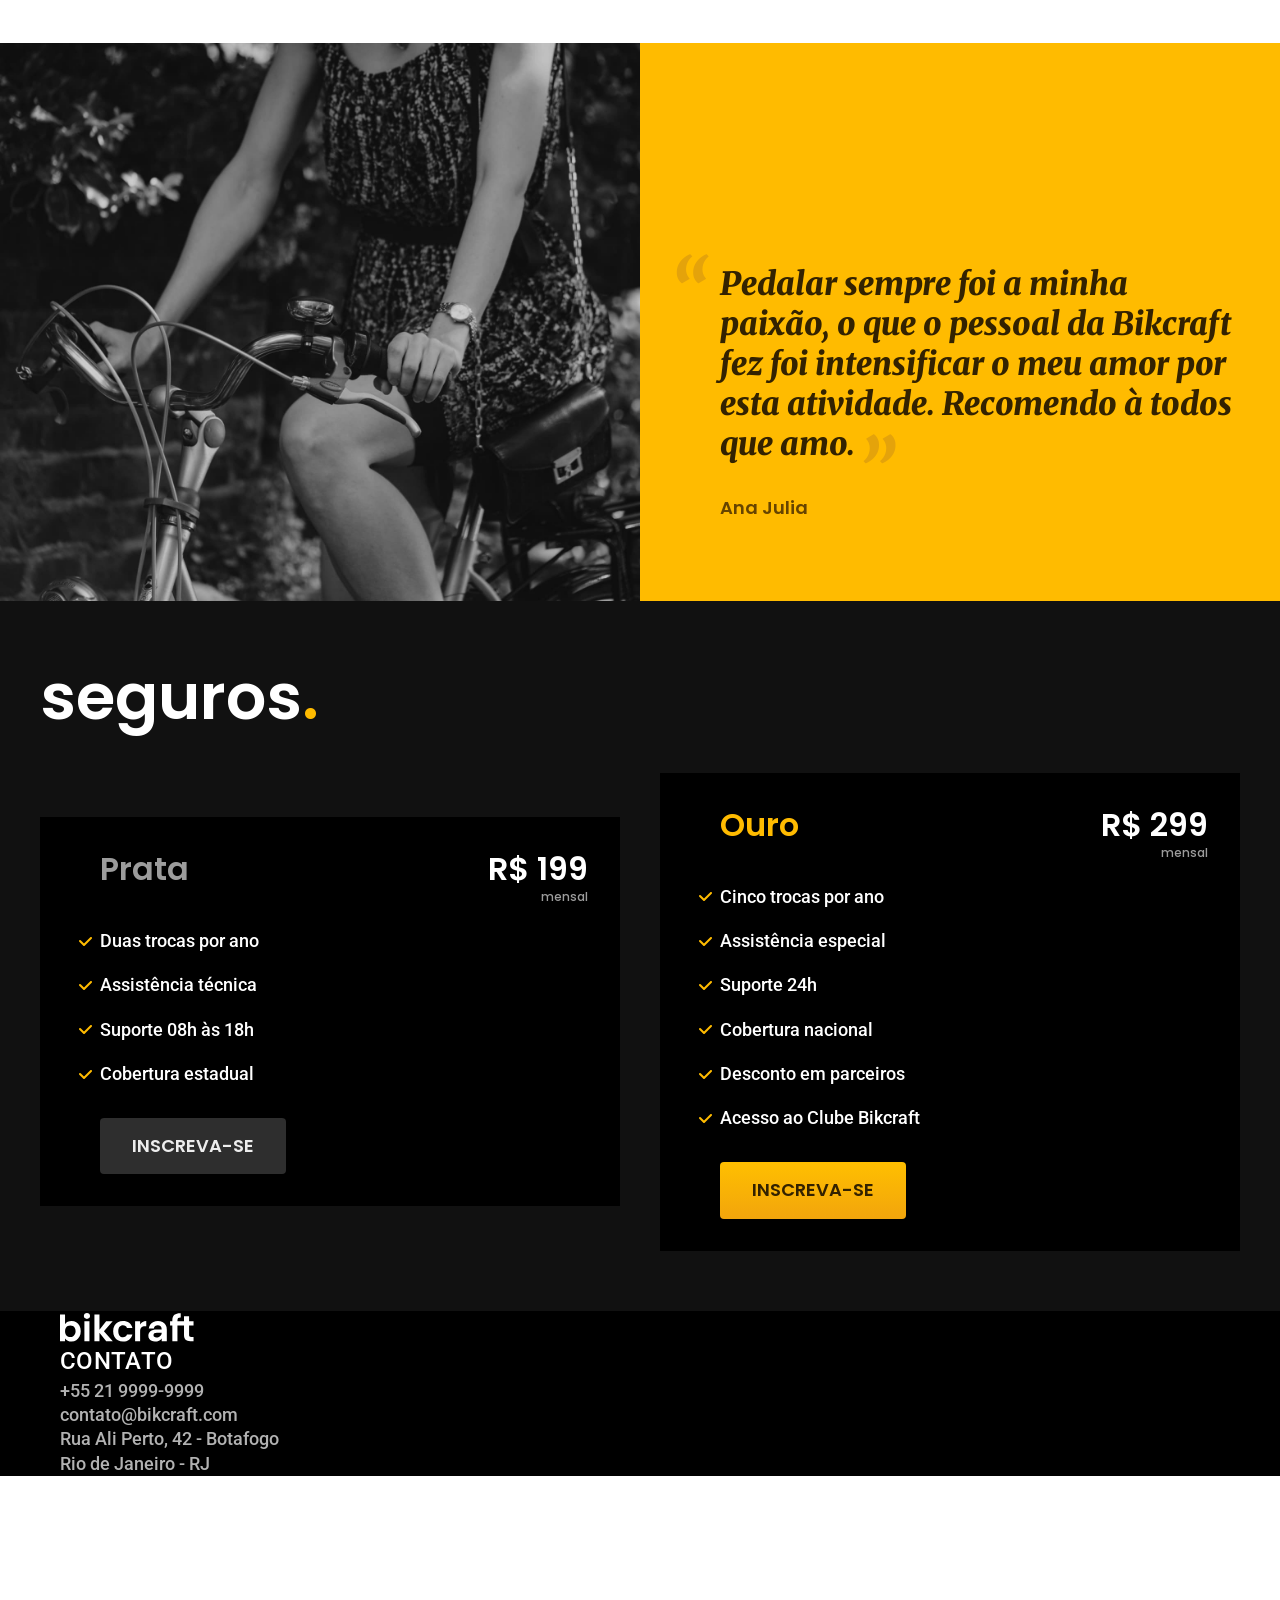
==== commit d799716e: "created html structure" ====
--- a/index.html
+++ b/index.html
@@ -162,6 +162,15 @@
     <footer class="footer-bg">
         <div class="footer container">
             <img src="./img/bikcraft.svg" alt="Bikcraft">
+            <div class="footer-contato">
+                <h3 class="font-2-l-b cor-0">Contato</h3>
+                <ul class="font-2-m cor-5">
+                    <li><a href="tel:+552199999999">+55 21 9999-9999</a></li>
+                    <li><a href="mailto:contato@bikcraft.com">contato@bikcraft.com</a></li>
+                    <li>Rua Ali Perto, 42 - Botafogo</li>
+                    <li>Rio de Janeiro - RJ</li>
+                </ul>
+            </div>
         </div>
     </footer>
 </body>
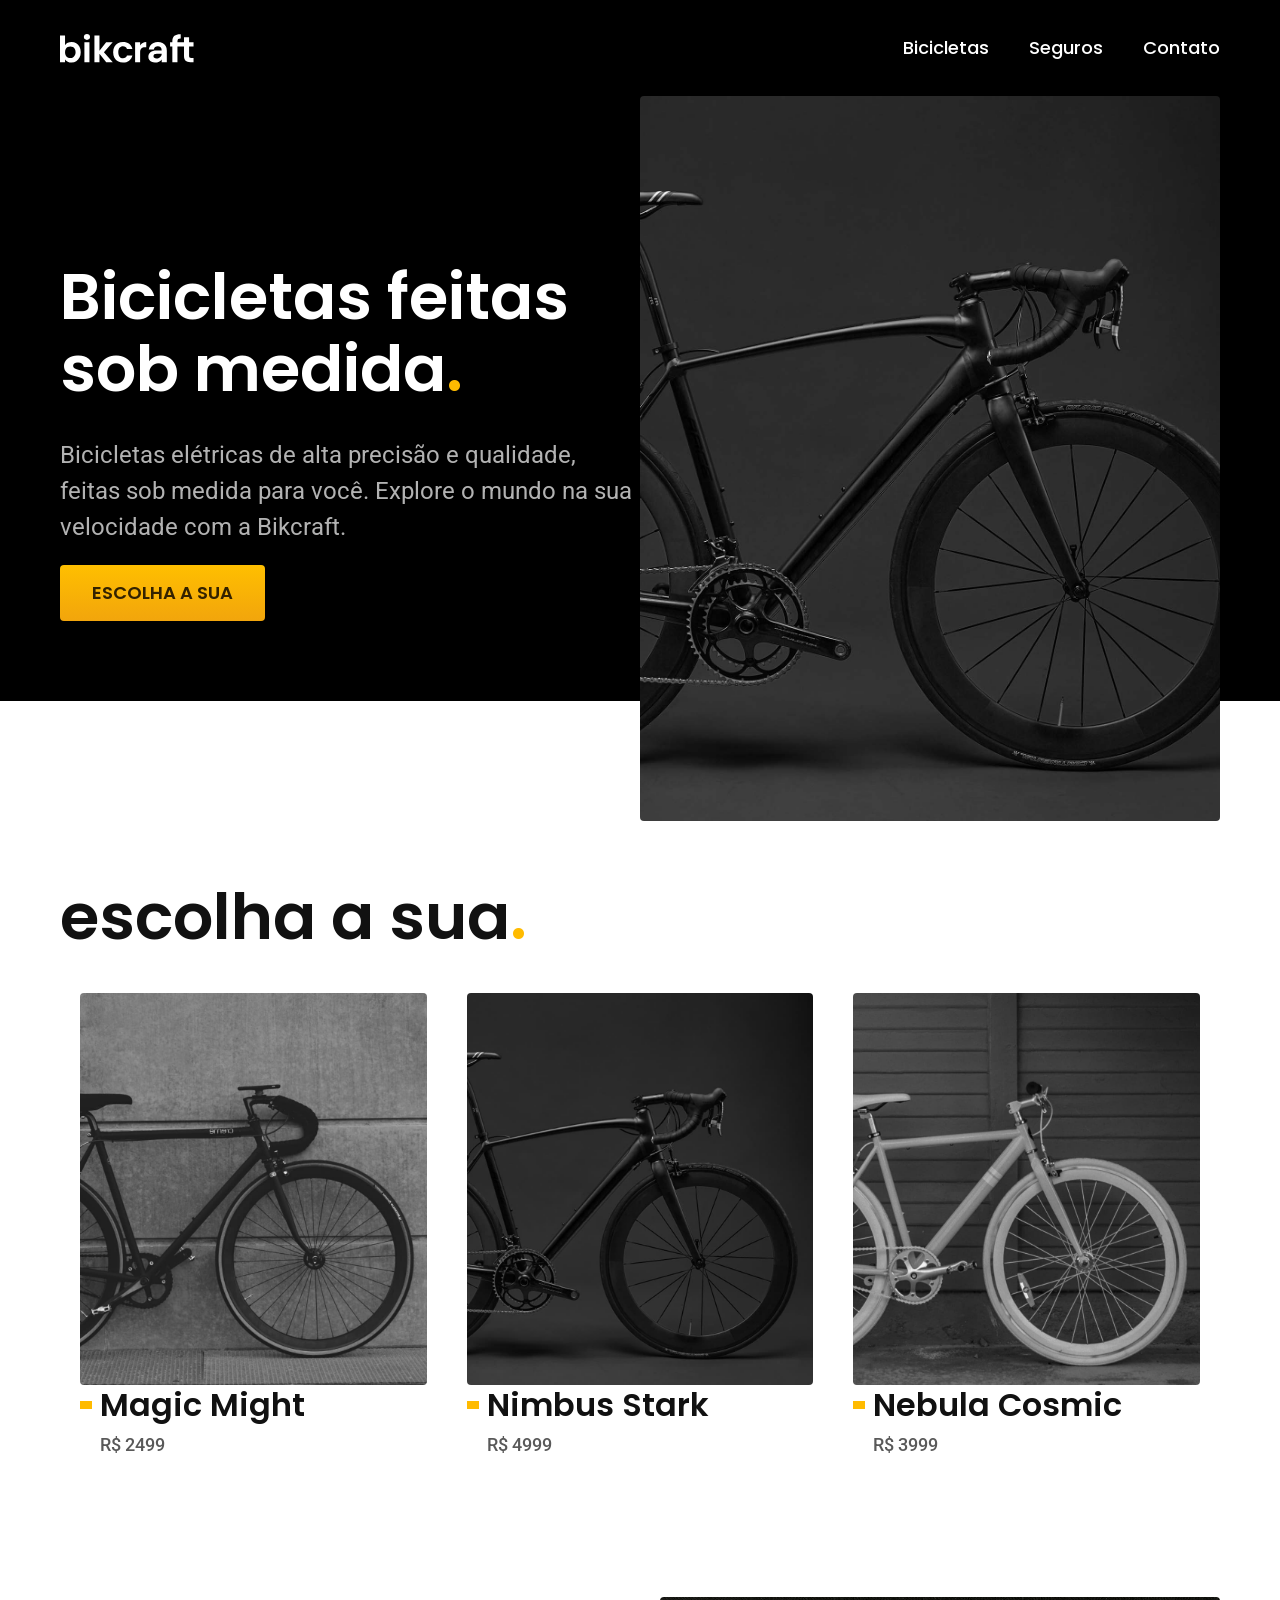
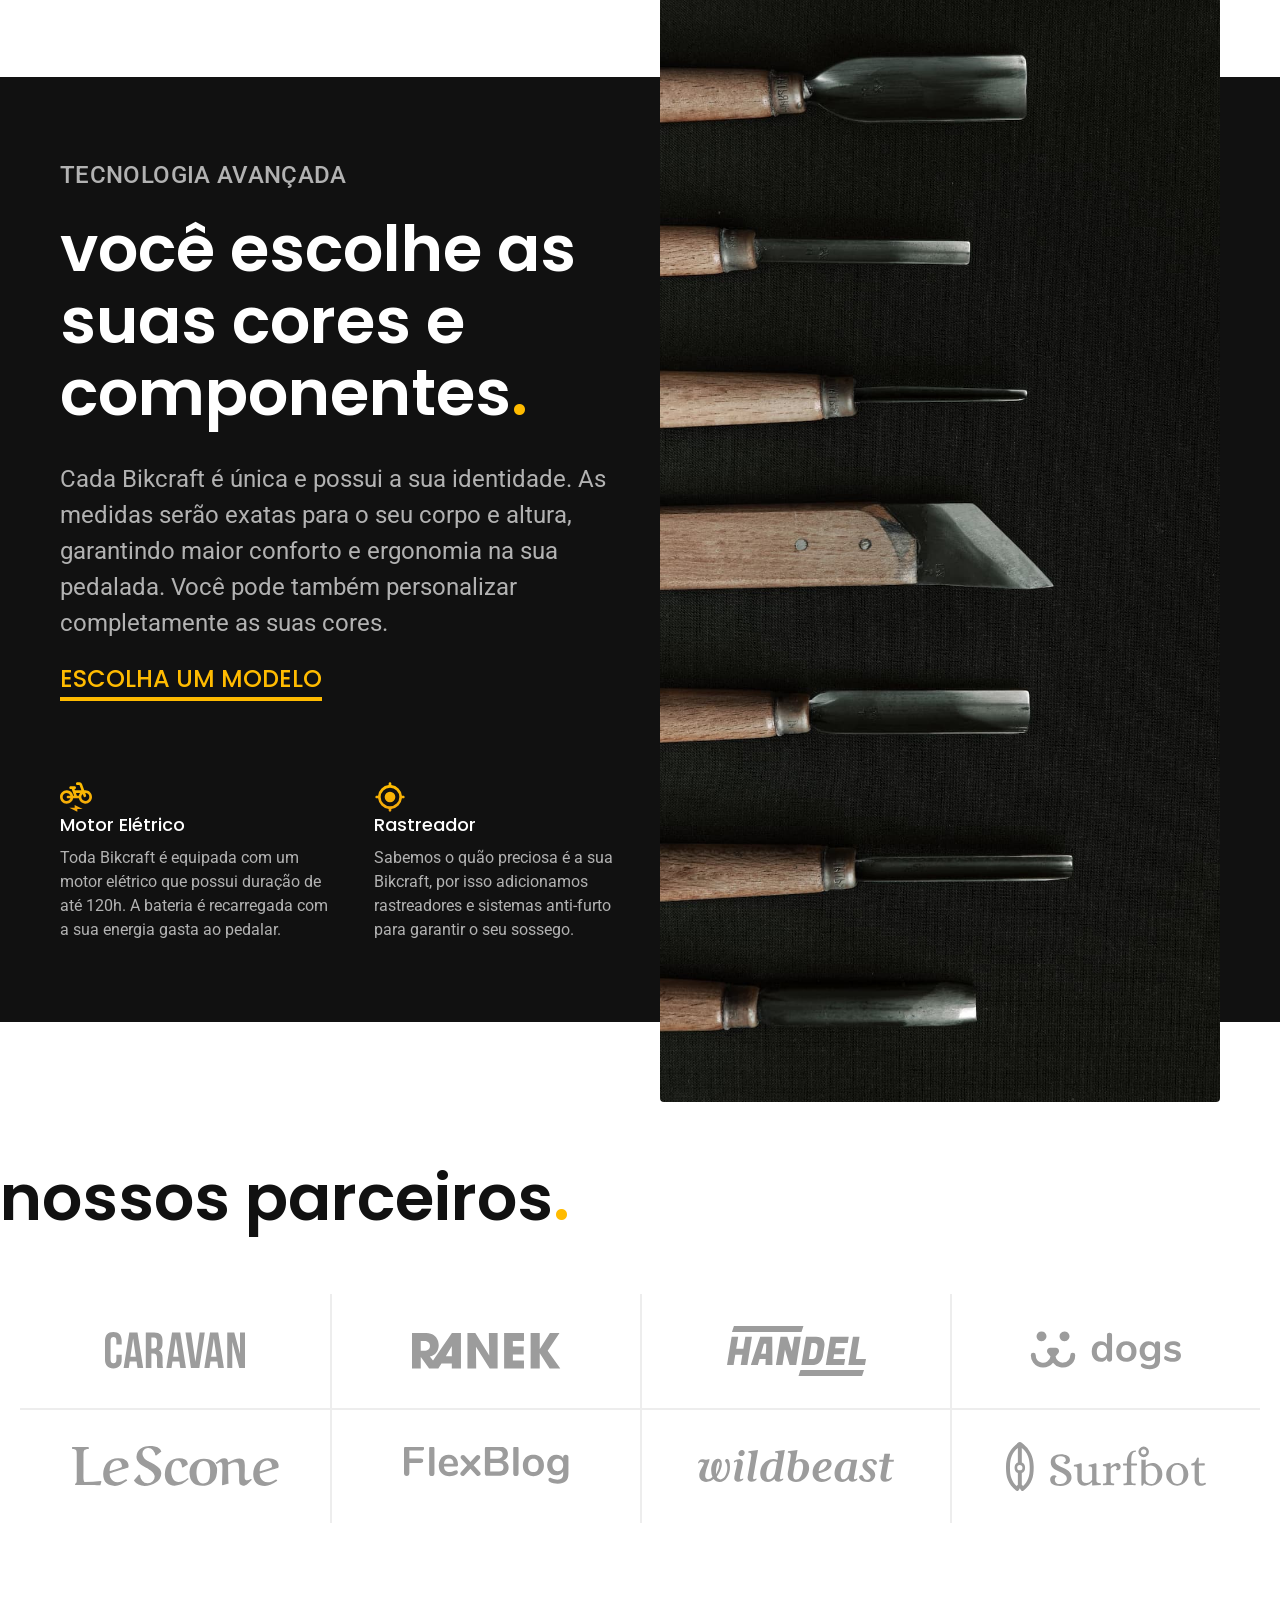
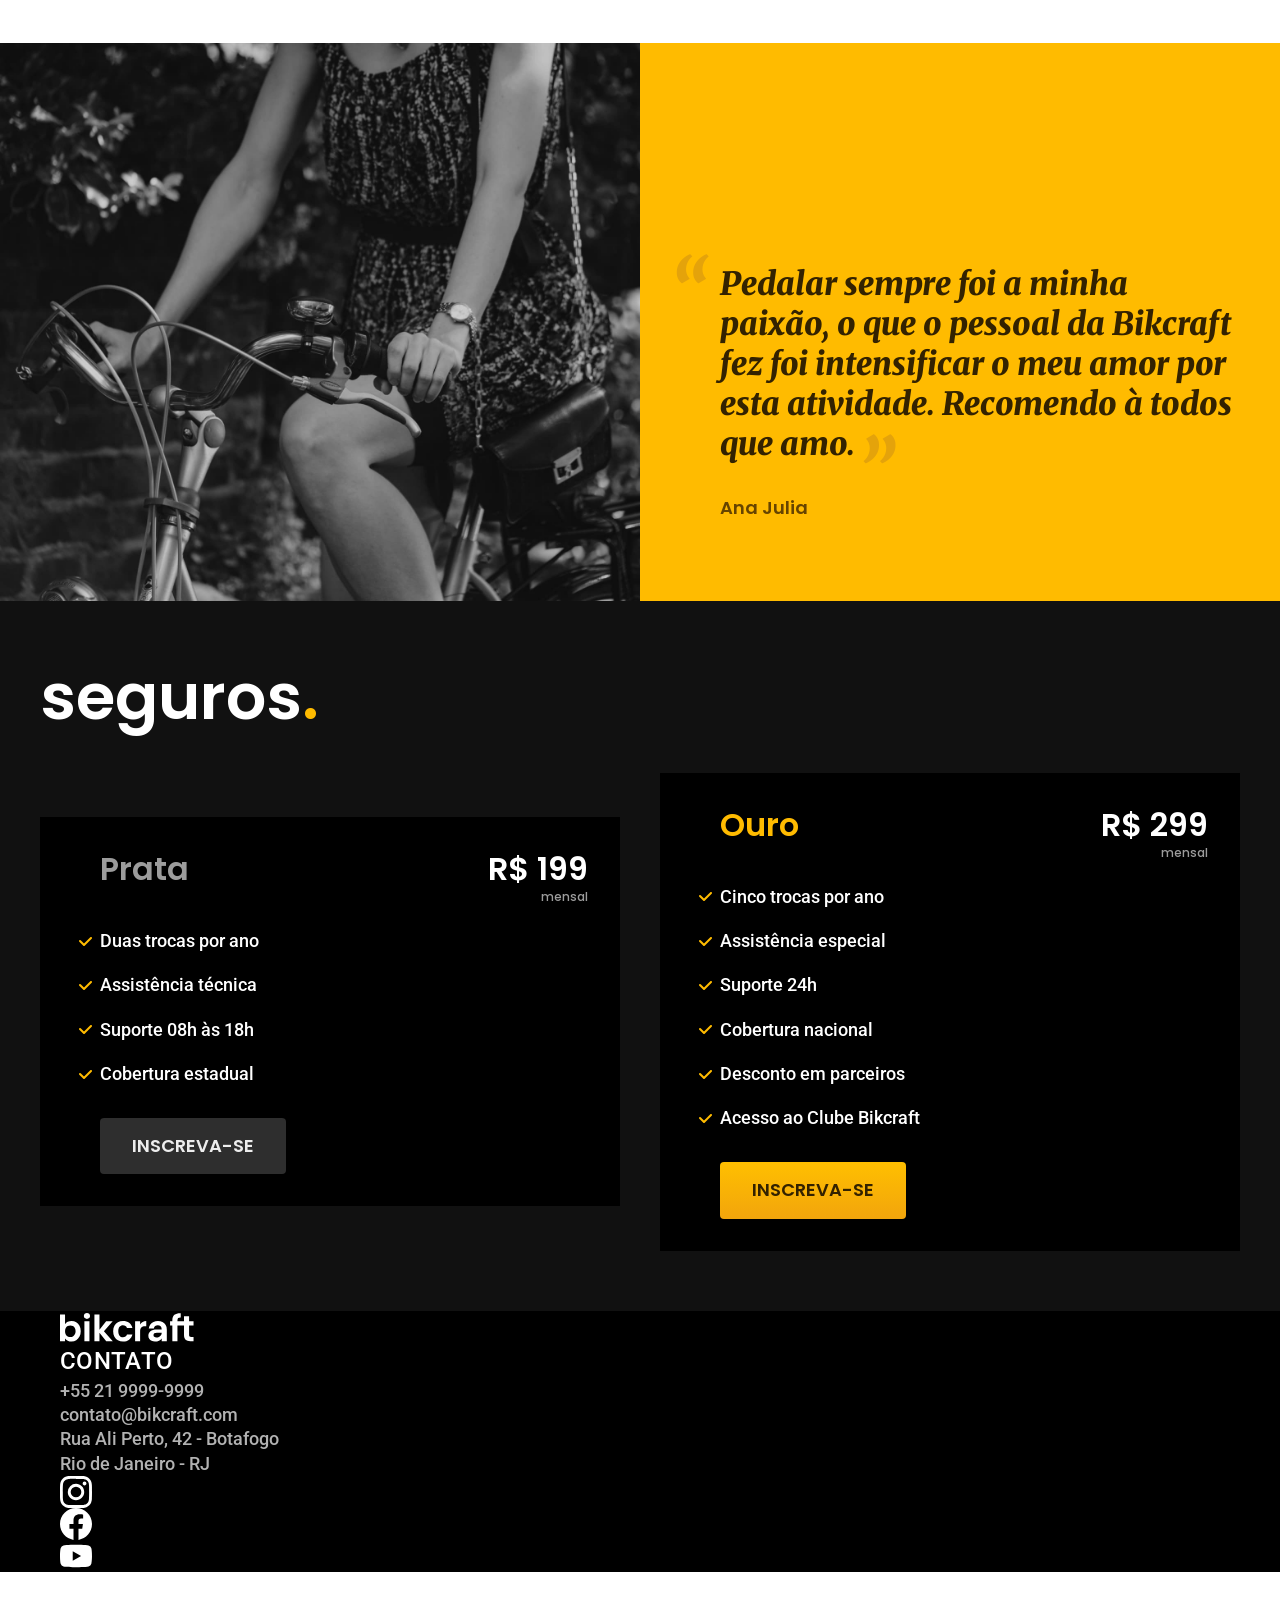
==== commit dddf1f5b: "created social medias" ====
--- a/index.html
+++ b/index.html
@@ -170,6 +170,17 @@
                     <li>Rua Ali Perto, 42 - Botafogo</li>
                     <li>Rio de Janeiro - RJ</li>
                 </ul>
+                <div class="footer-redes">
+                    <a href="./">
+                        <img src="./img/redes/instagram.svg" alt="instagram">
+                    </a>
+                    <a href="./">
+                        <img src="./img/redes/facebook.svg" alt="facebook">
+                    </a>
+                    <a href="./">
+                        <img src="./img/redes/youtube.svg" alt="youtube">
+                    </a>
+                </div>
             </div>
         </div>
     </footer>
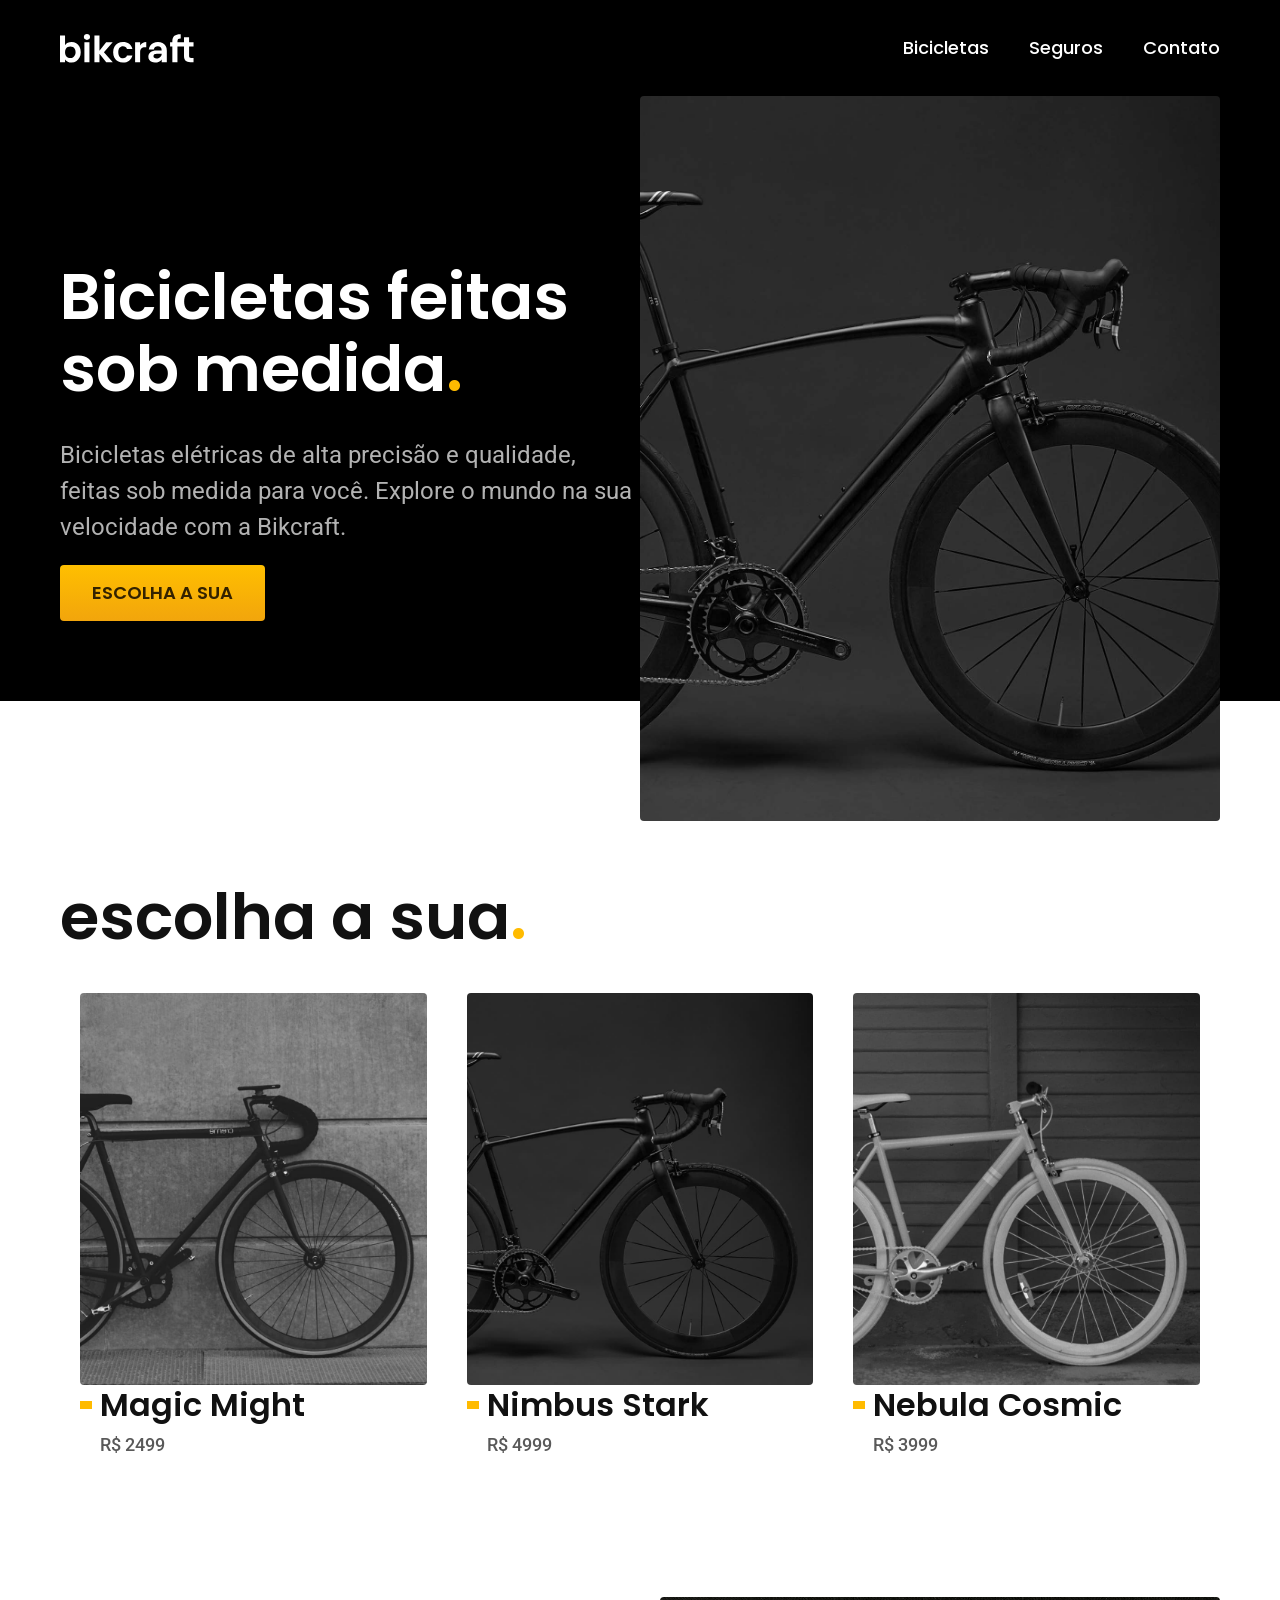
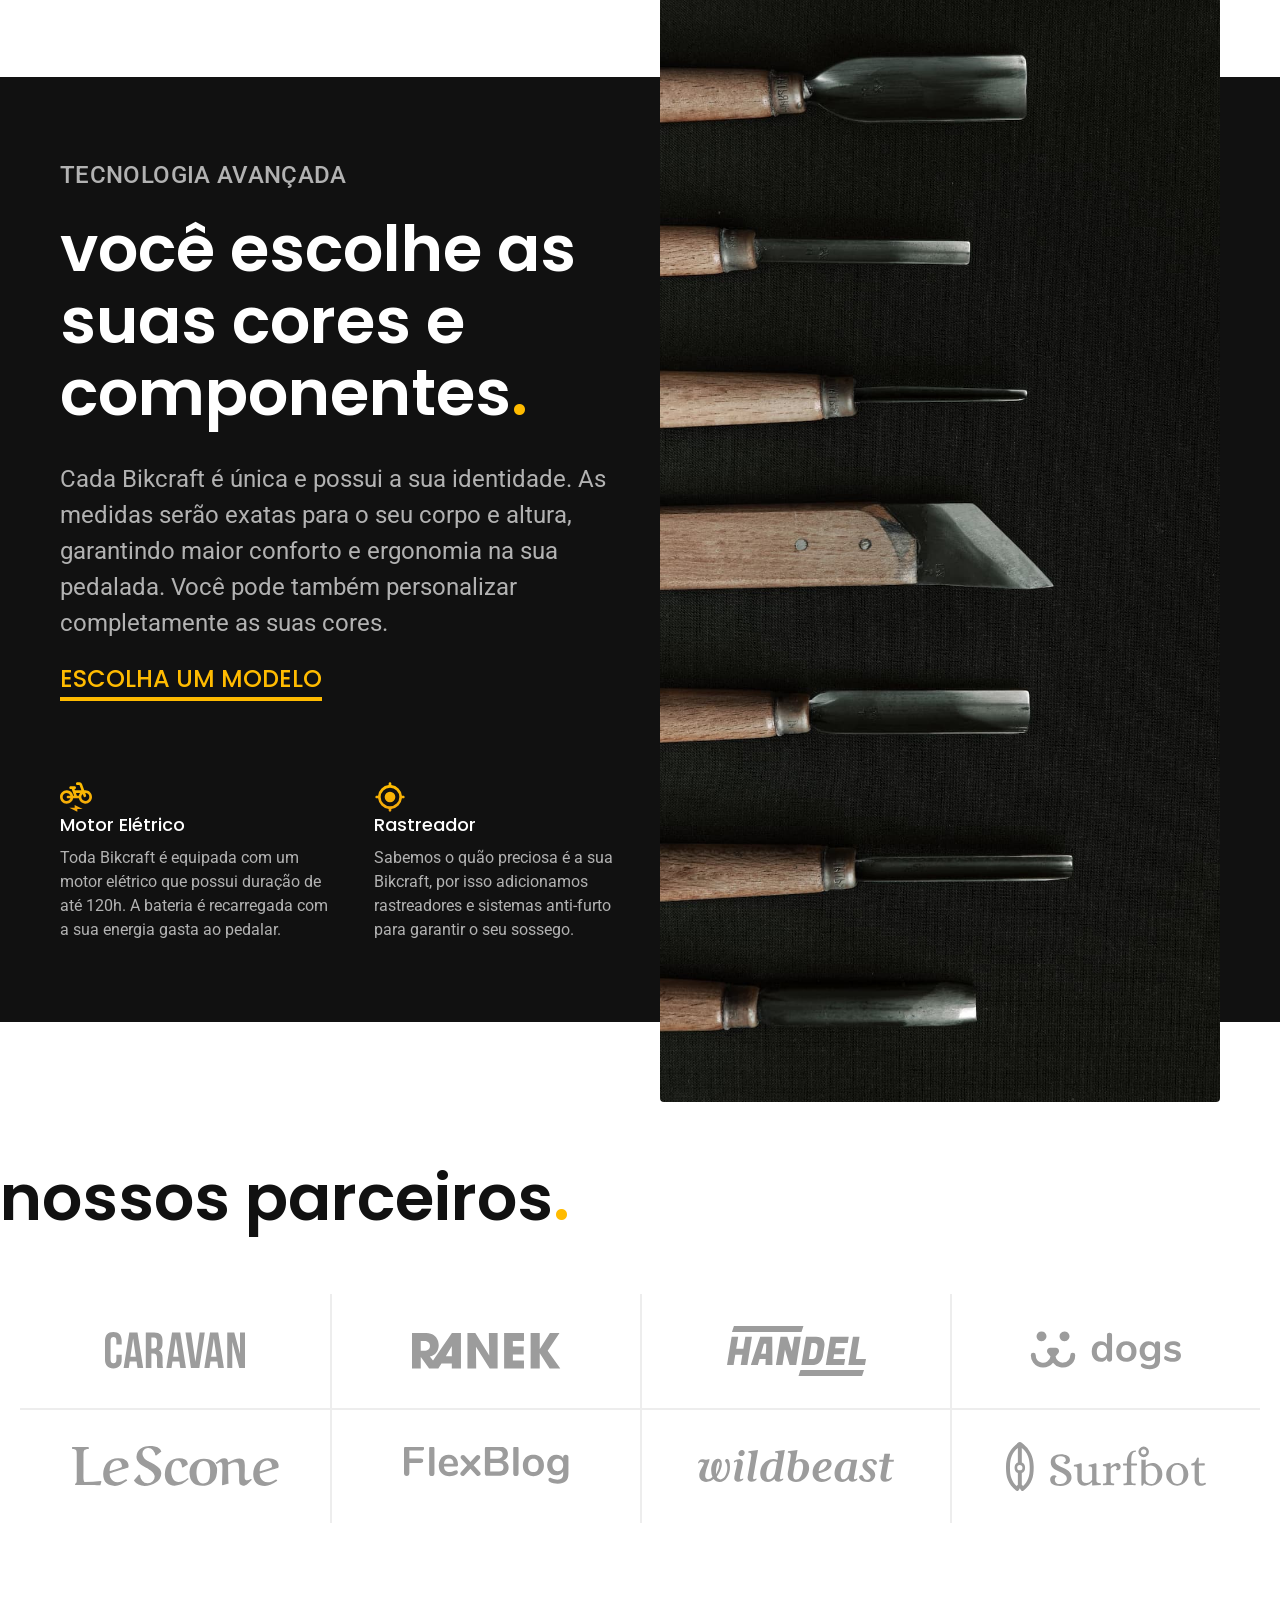
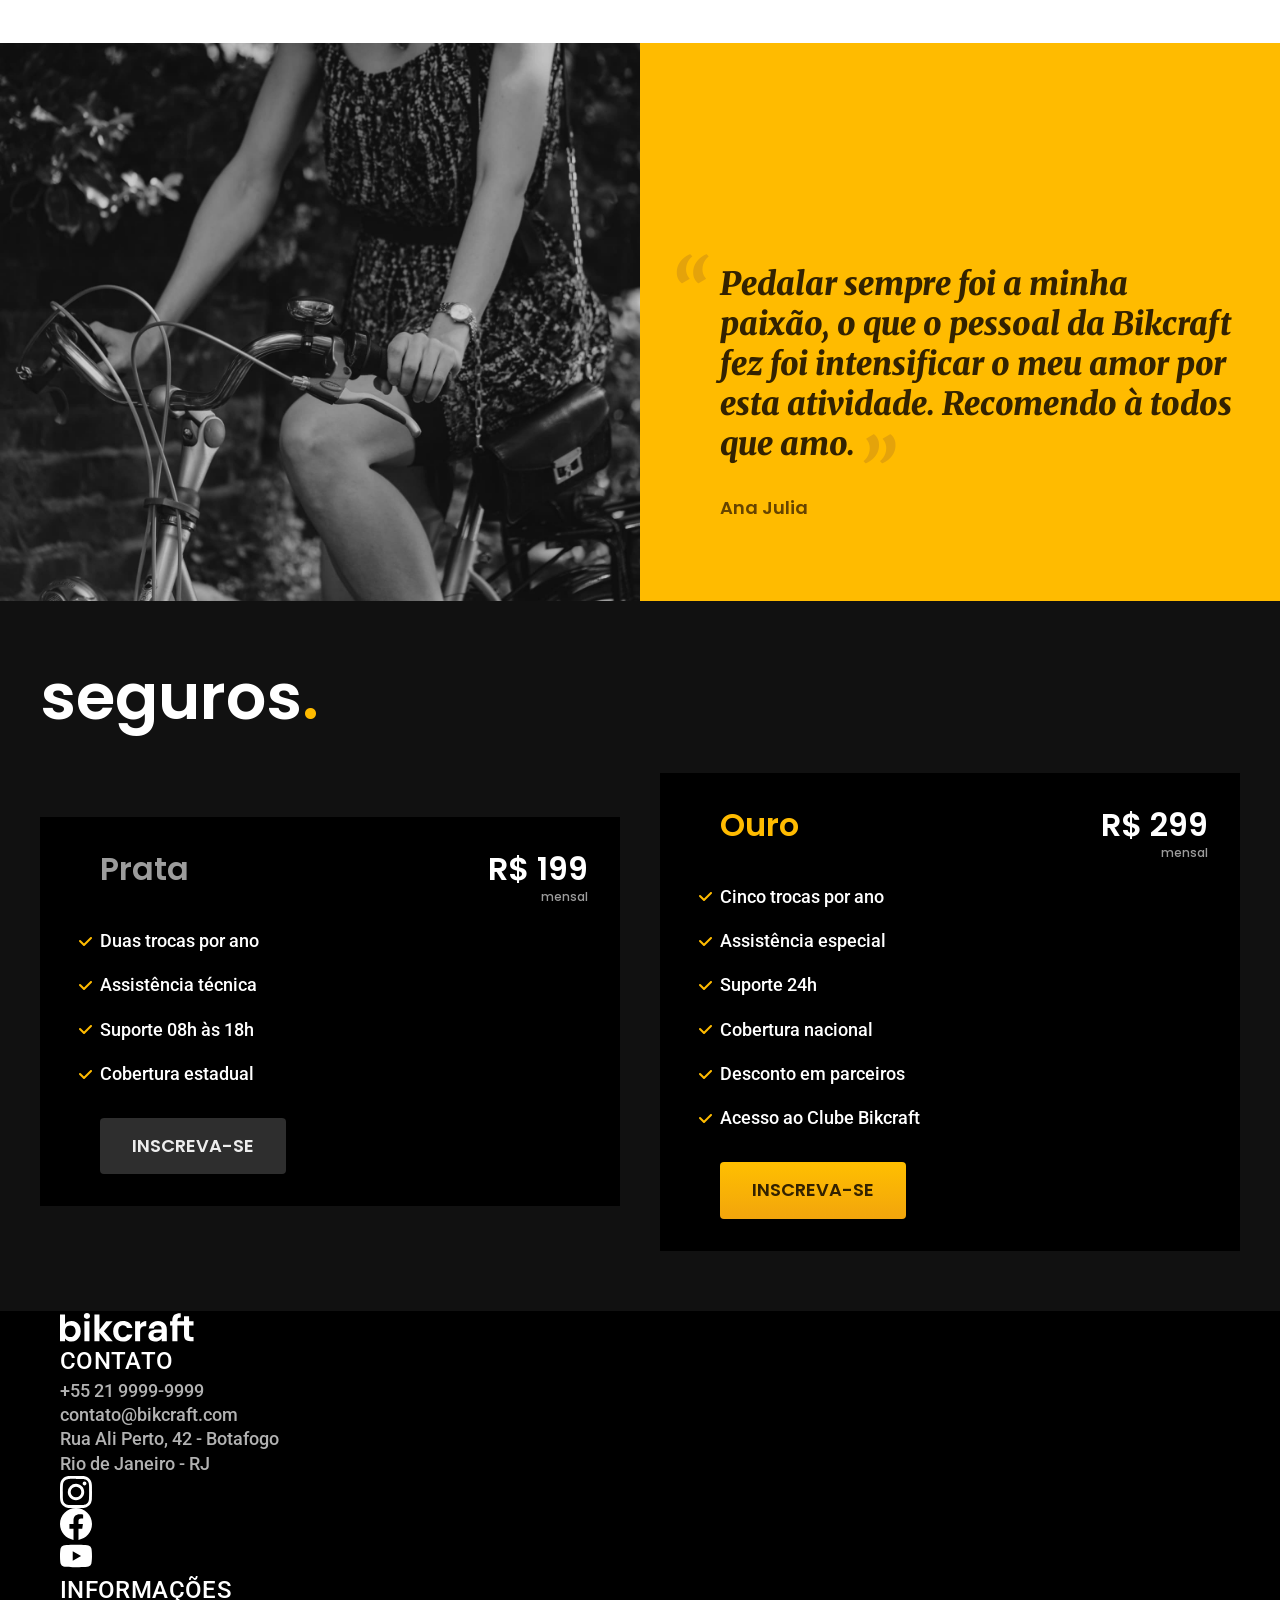
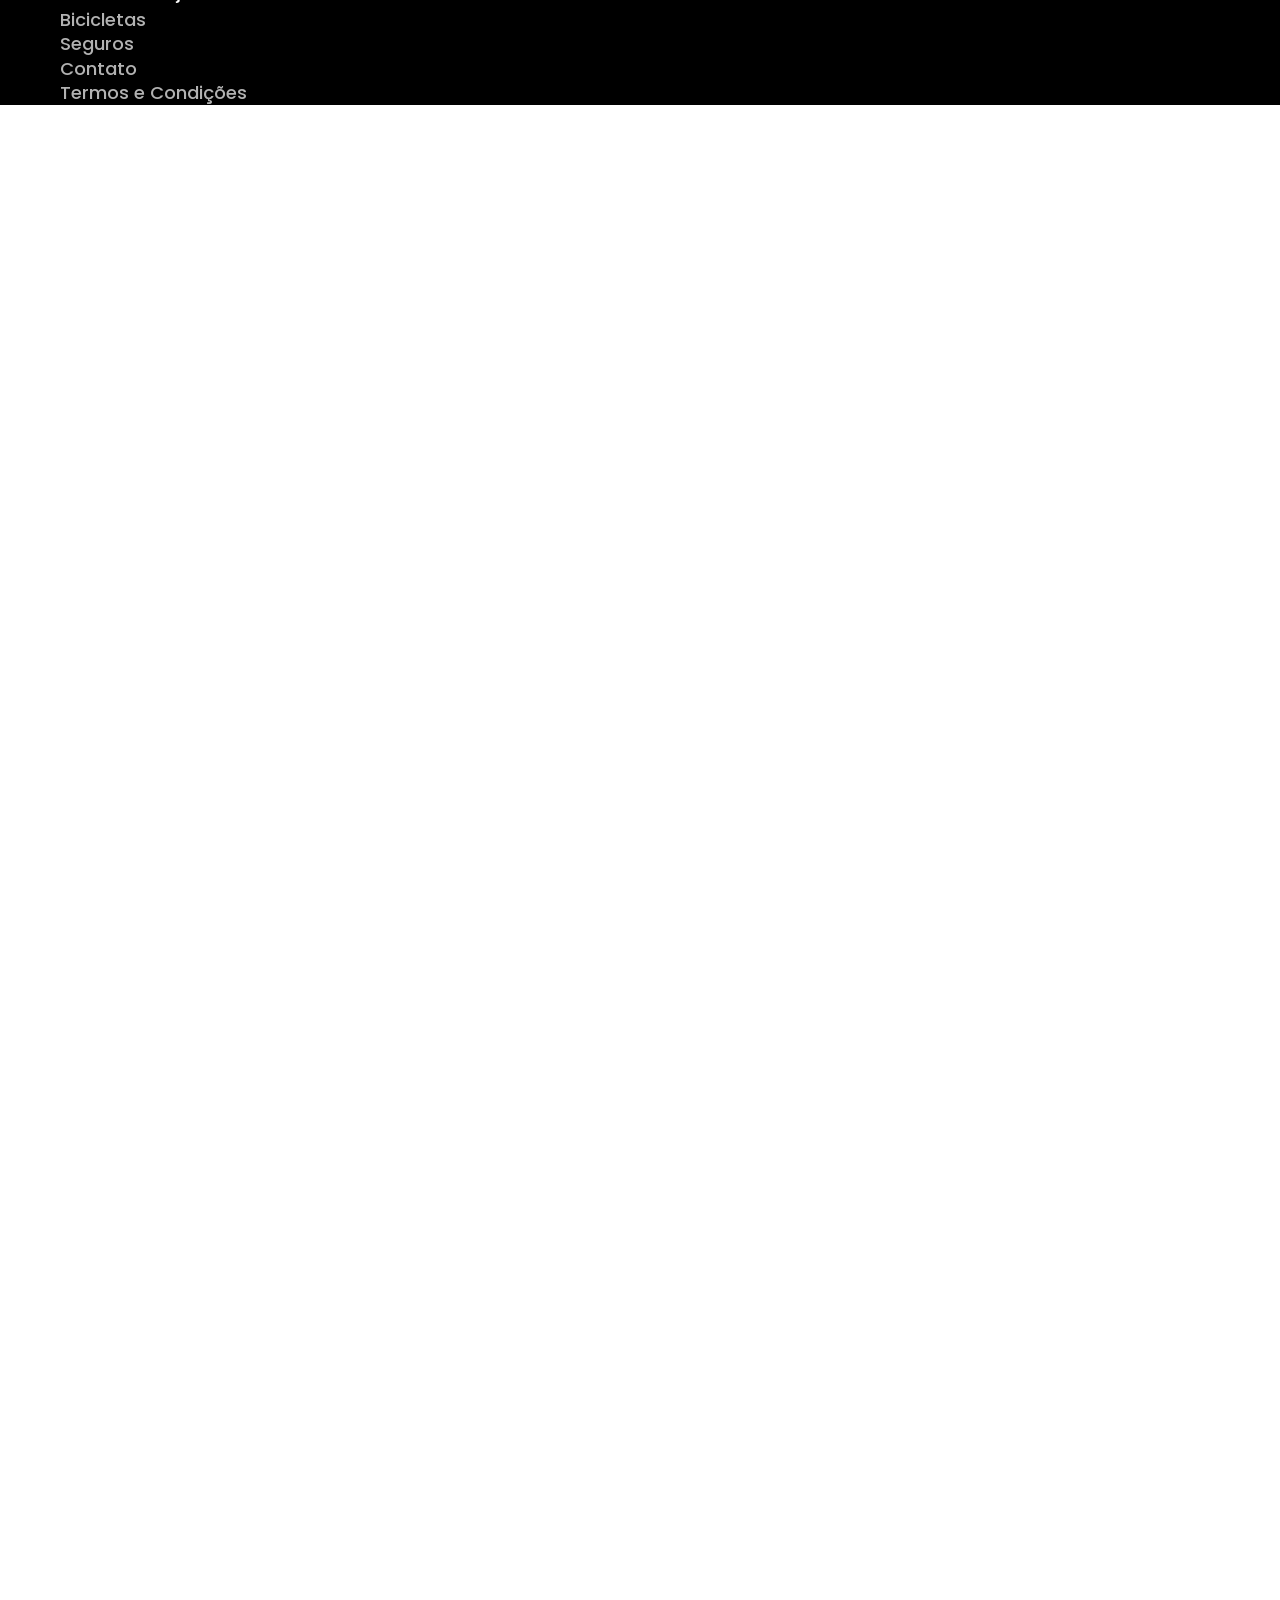
==== commit df38ed39: "created html structure" ====
--- a/index.html
+++ b/index.html
@@ -182,6 +182,17 @@
                     </a>
                 </div>
             </div>
+            <div class="footer-informacoes">
+                <h3 class="font-2-l-b cor-0">Informações</h3>
+                <nav>
+                    <ul class="font-1-m cor-5">
+                        <li><a href="./bicicletas.html">Bicicletas</a></li>
+                        <li><a href="./seguros.html">Seguros</a></li>
+                        <li><a href="./contato.html">Contato</a></li>
+                        <li><a href="./termos.html">Termos e Condições</a></li>
+                    </ul>
+                </nav>
+            </div>
         </div>
     </footer>
 </body>
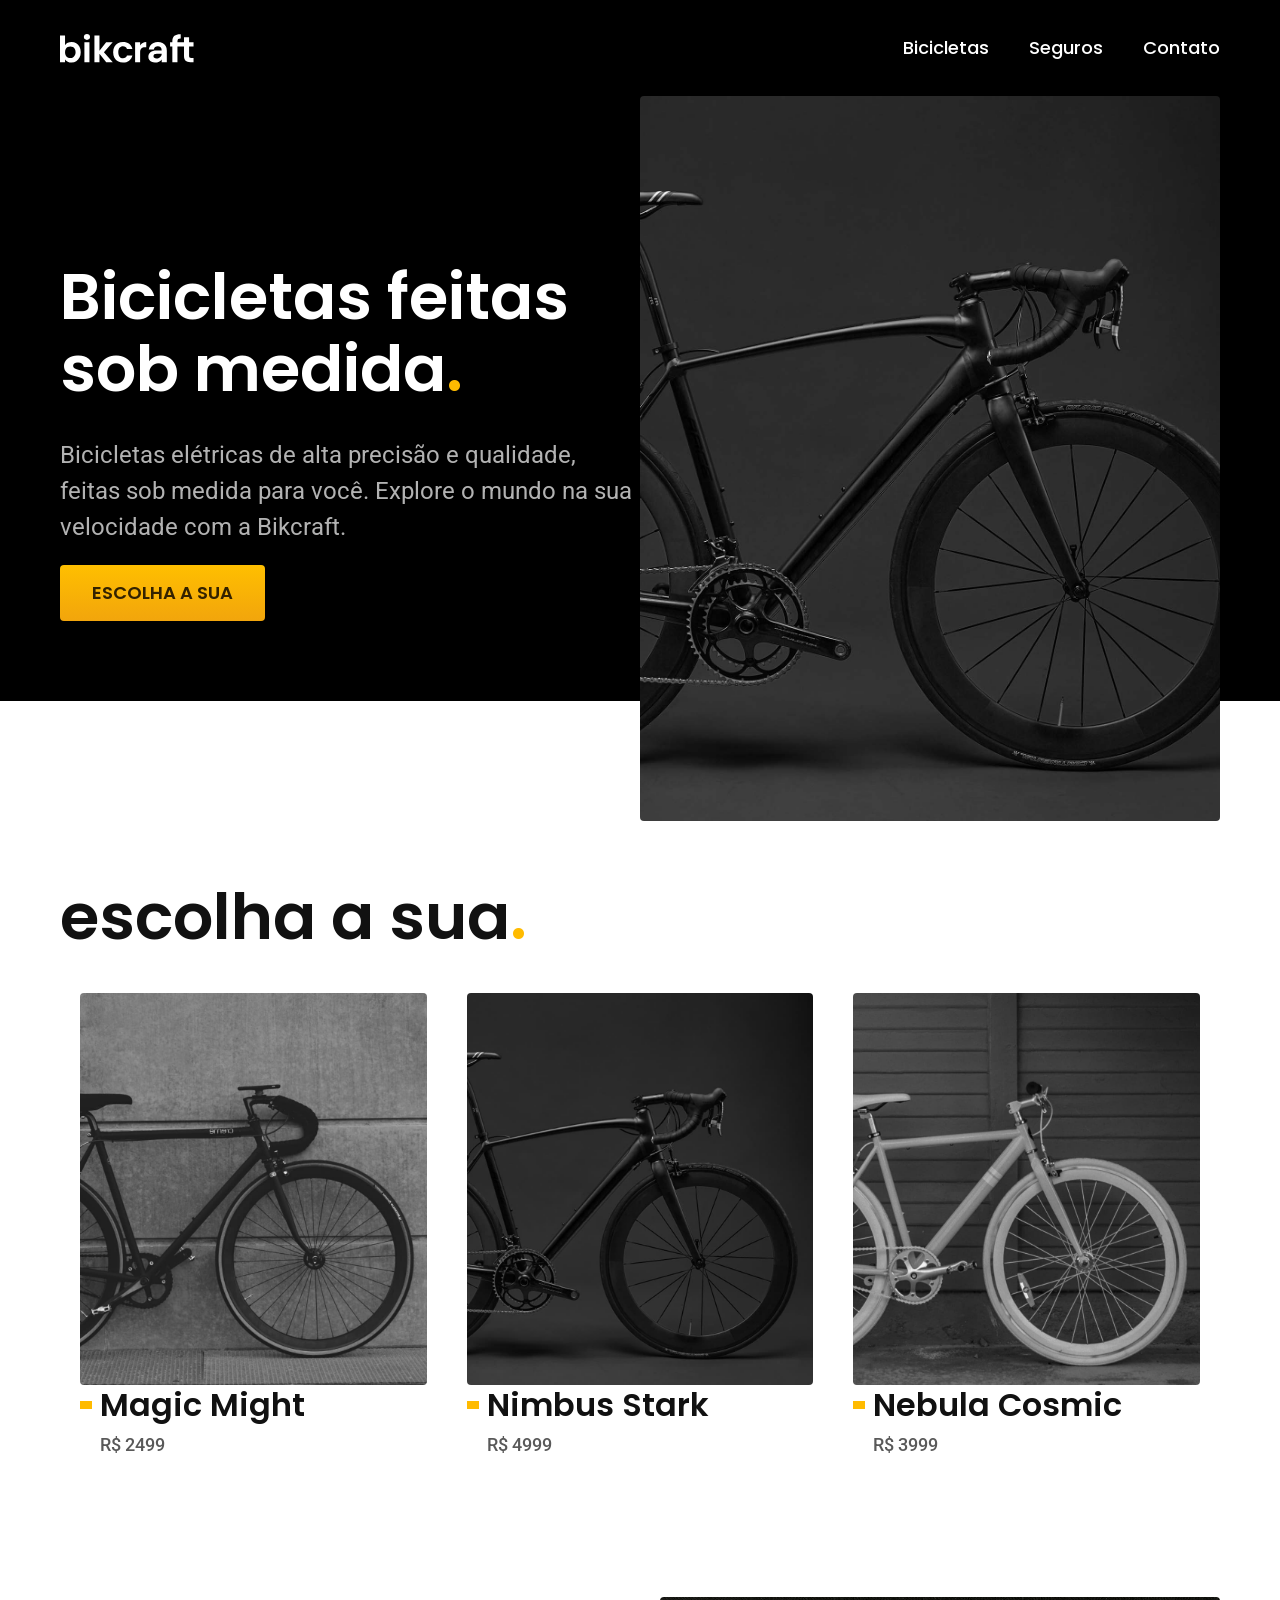
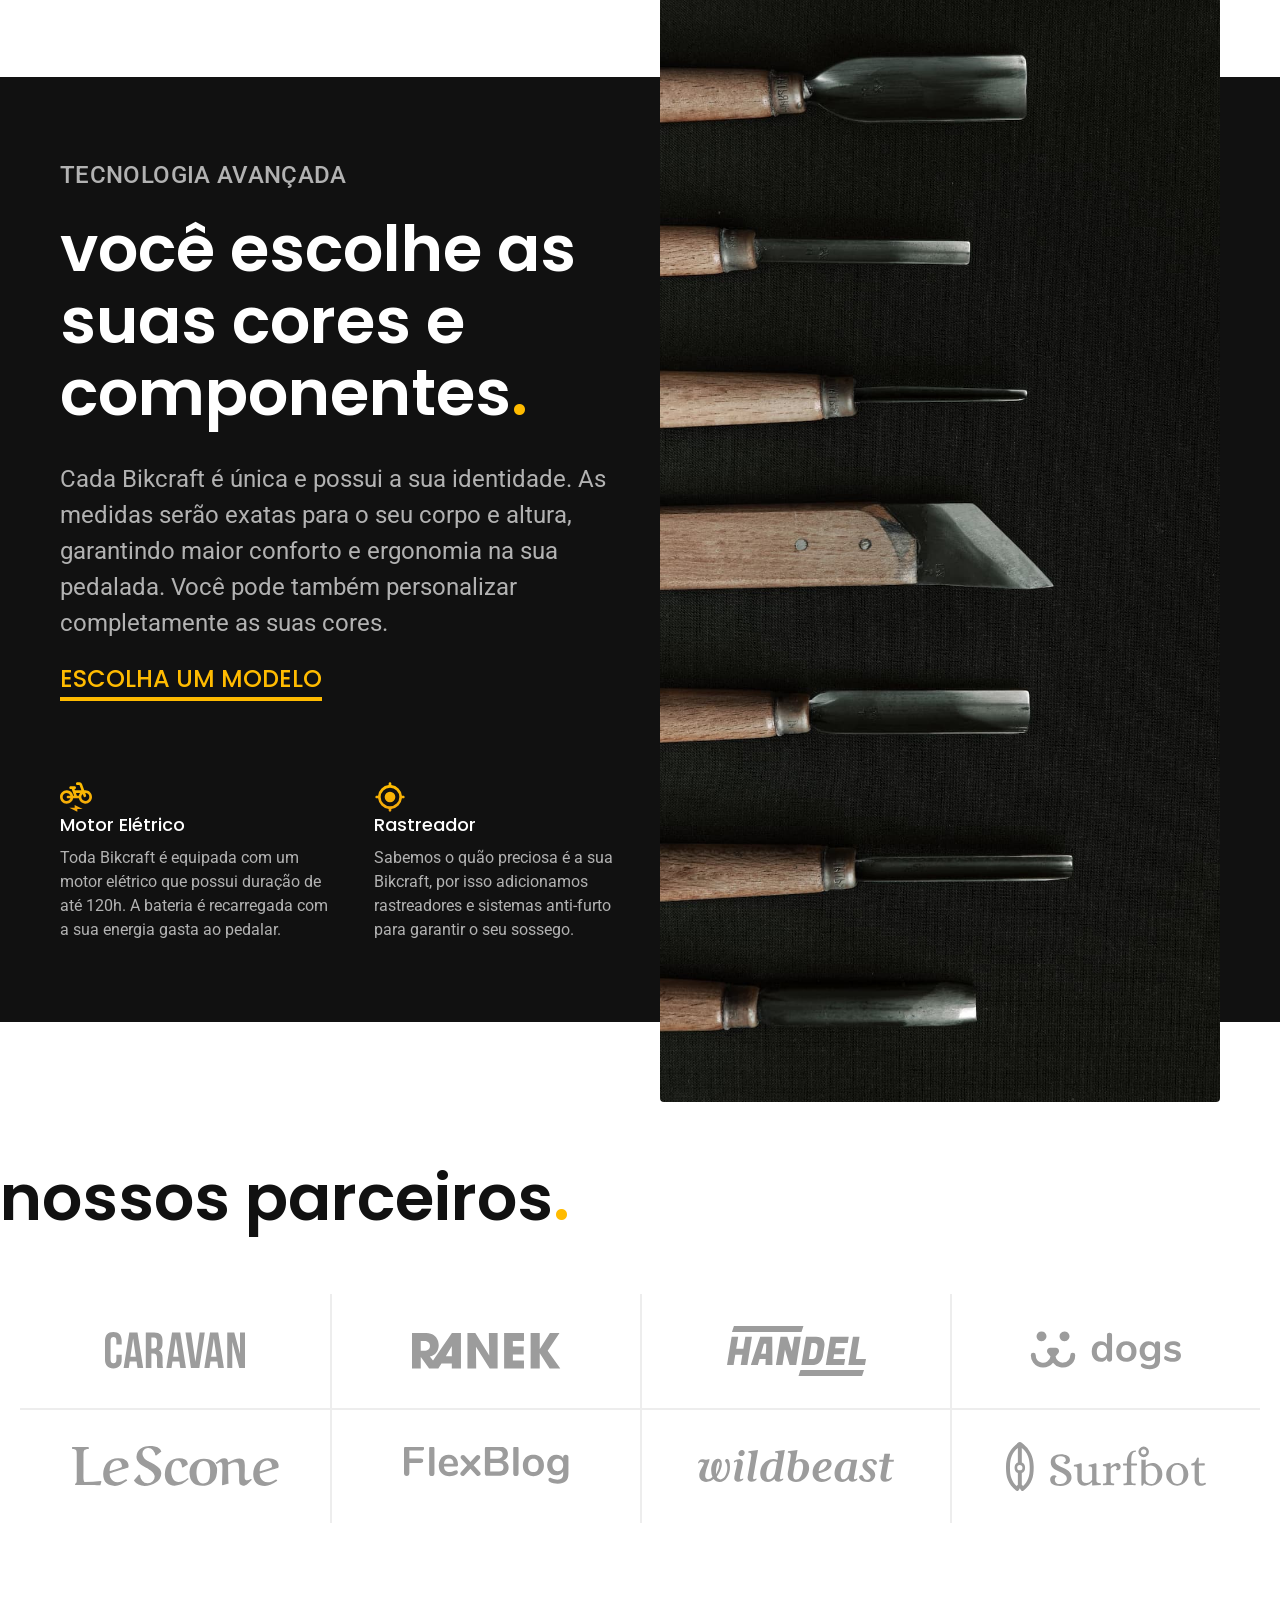
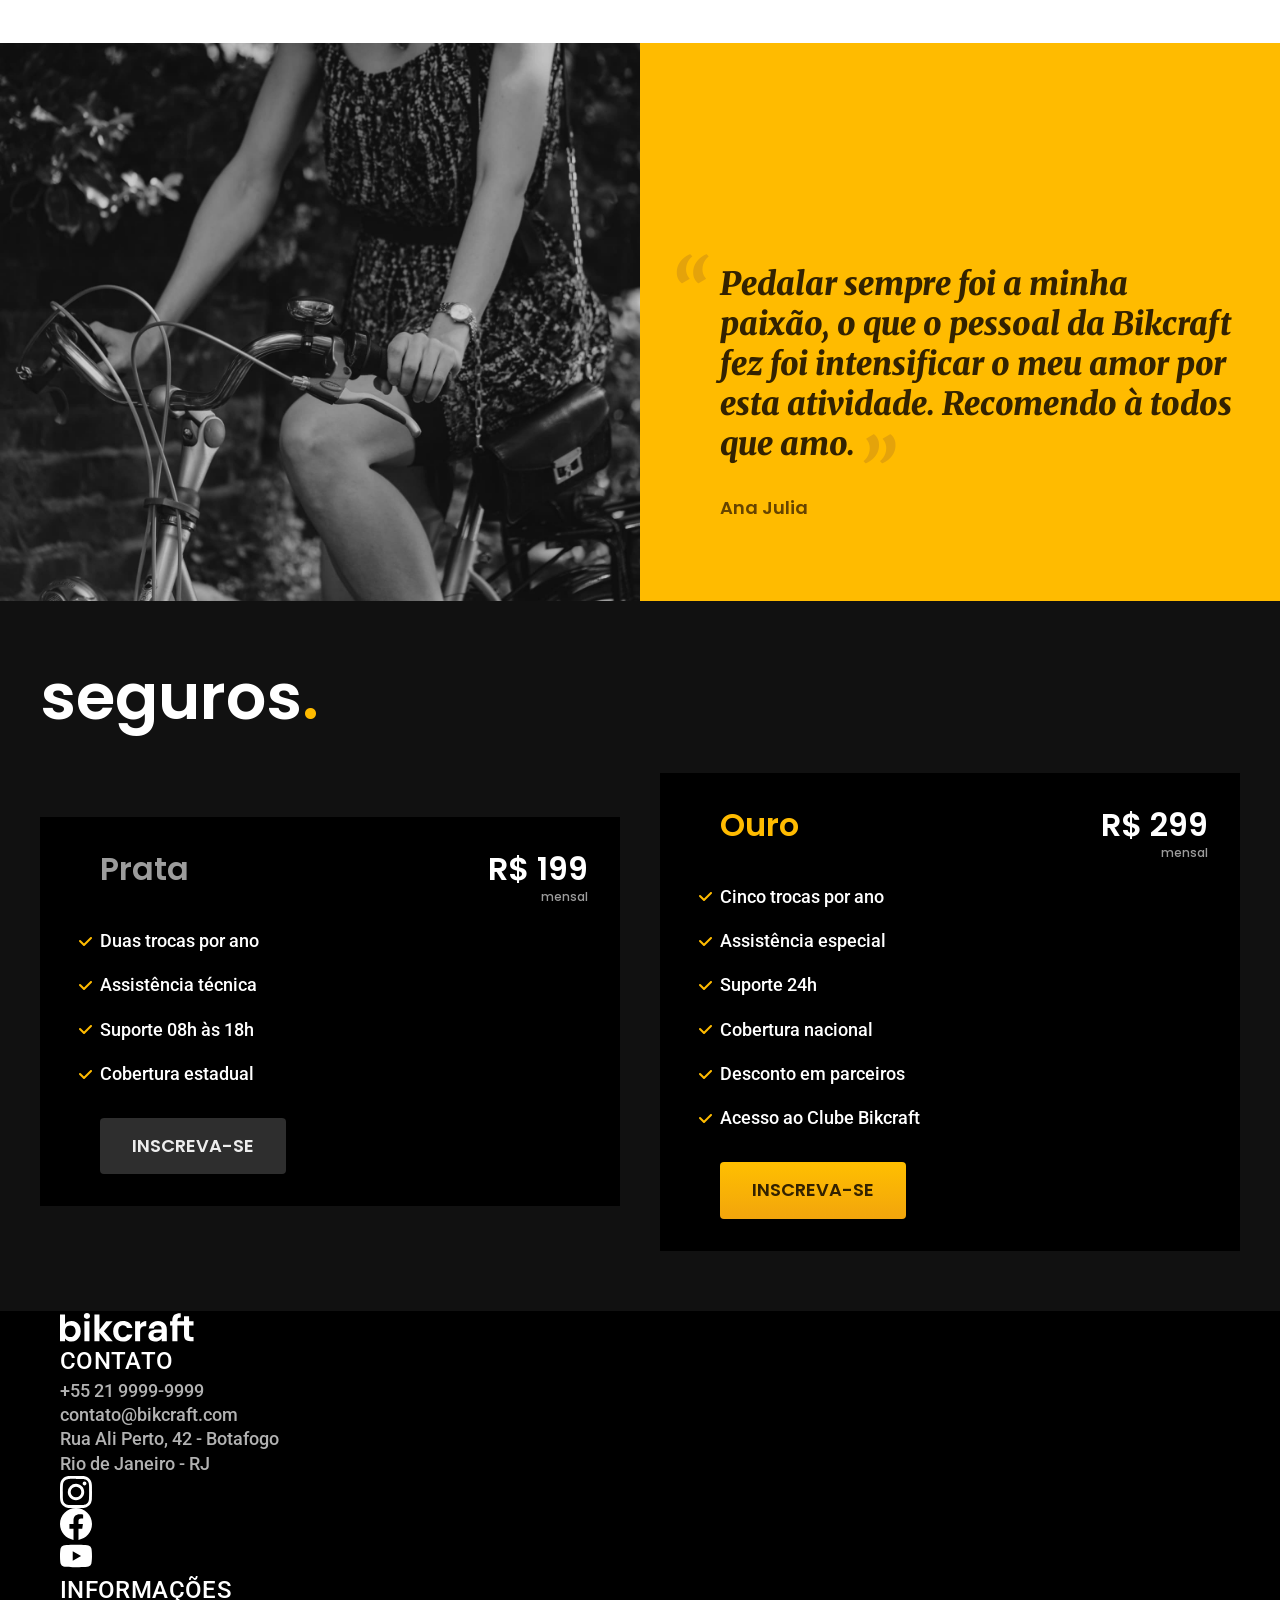
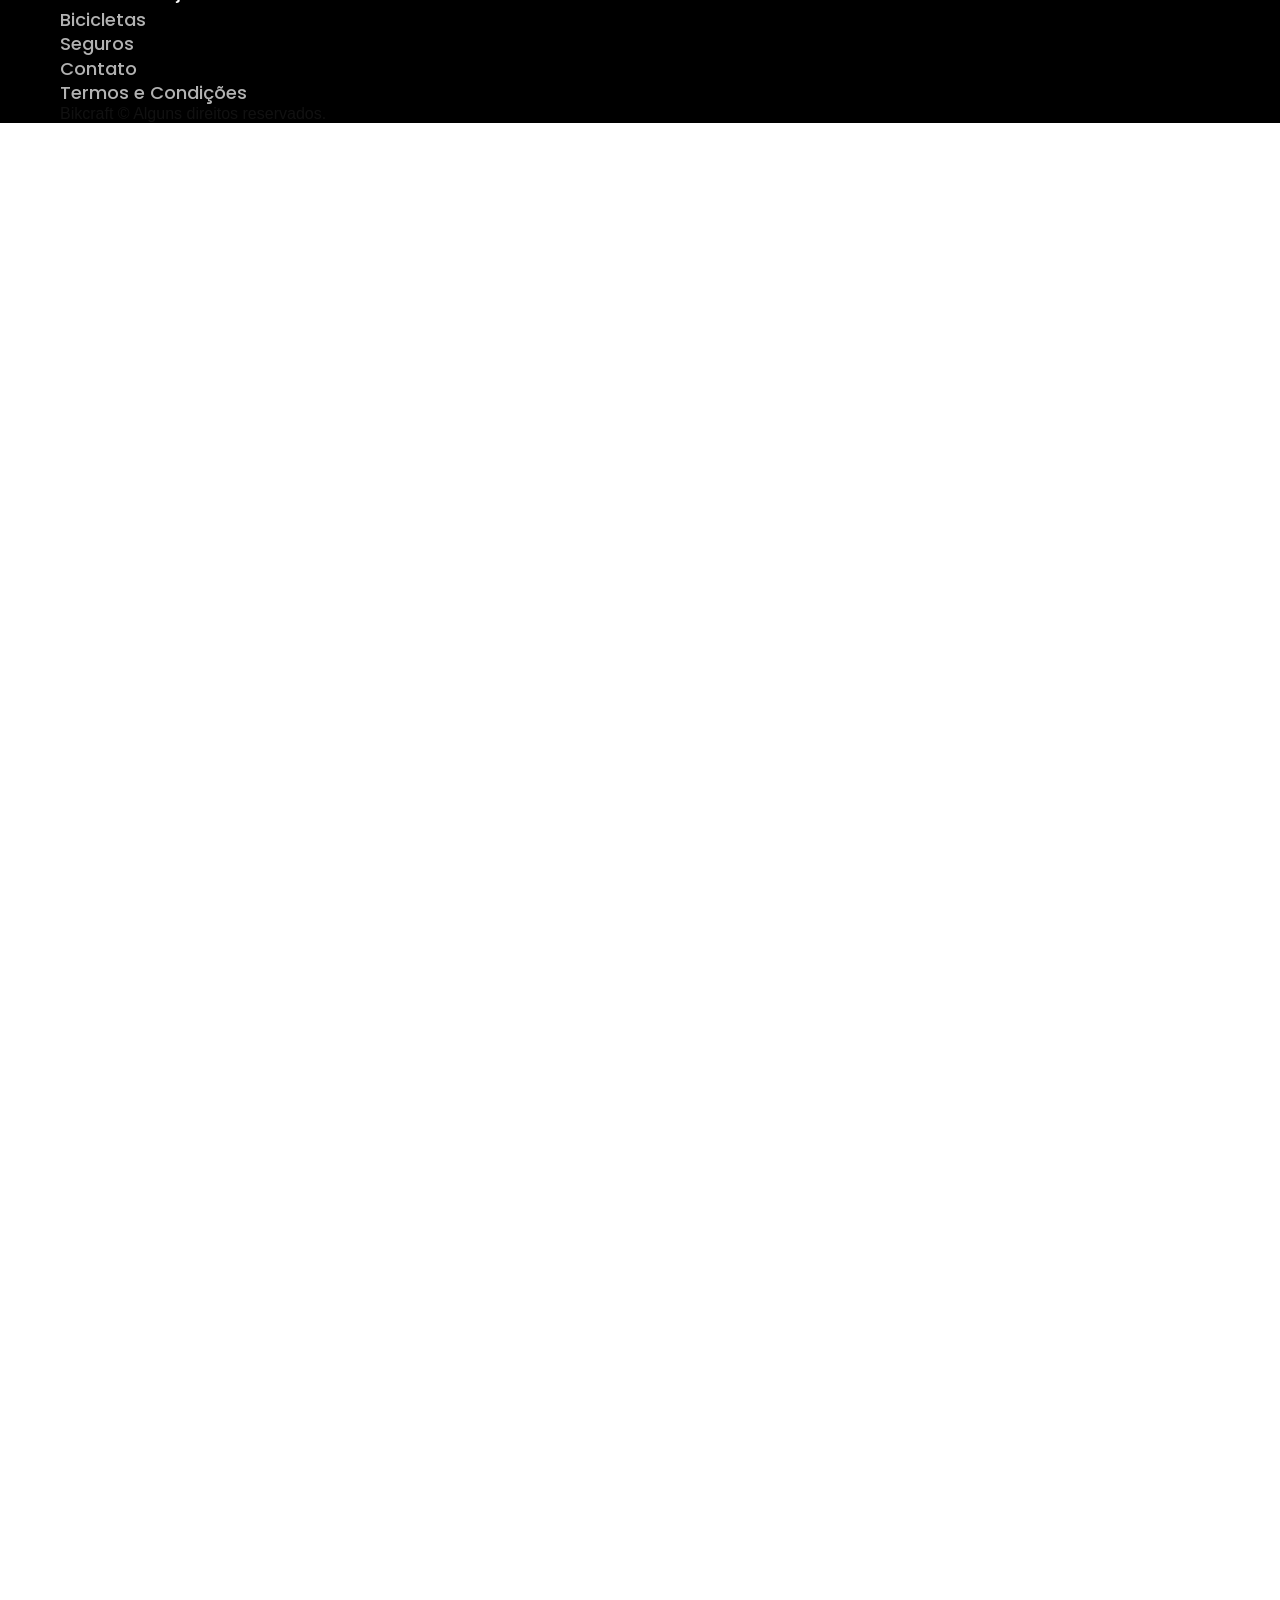
==== commit ce609960: "created p" ====
--- a/index.html
+++ b/index.html
@@ -193,6 +193,7 @@
                     </ul>
                 </nav>
             </div>
+            <p>Bikcraft © Alguns direitos reservados.</p>
         </div>
     </footer>
 </body>
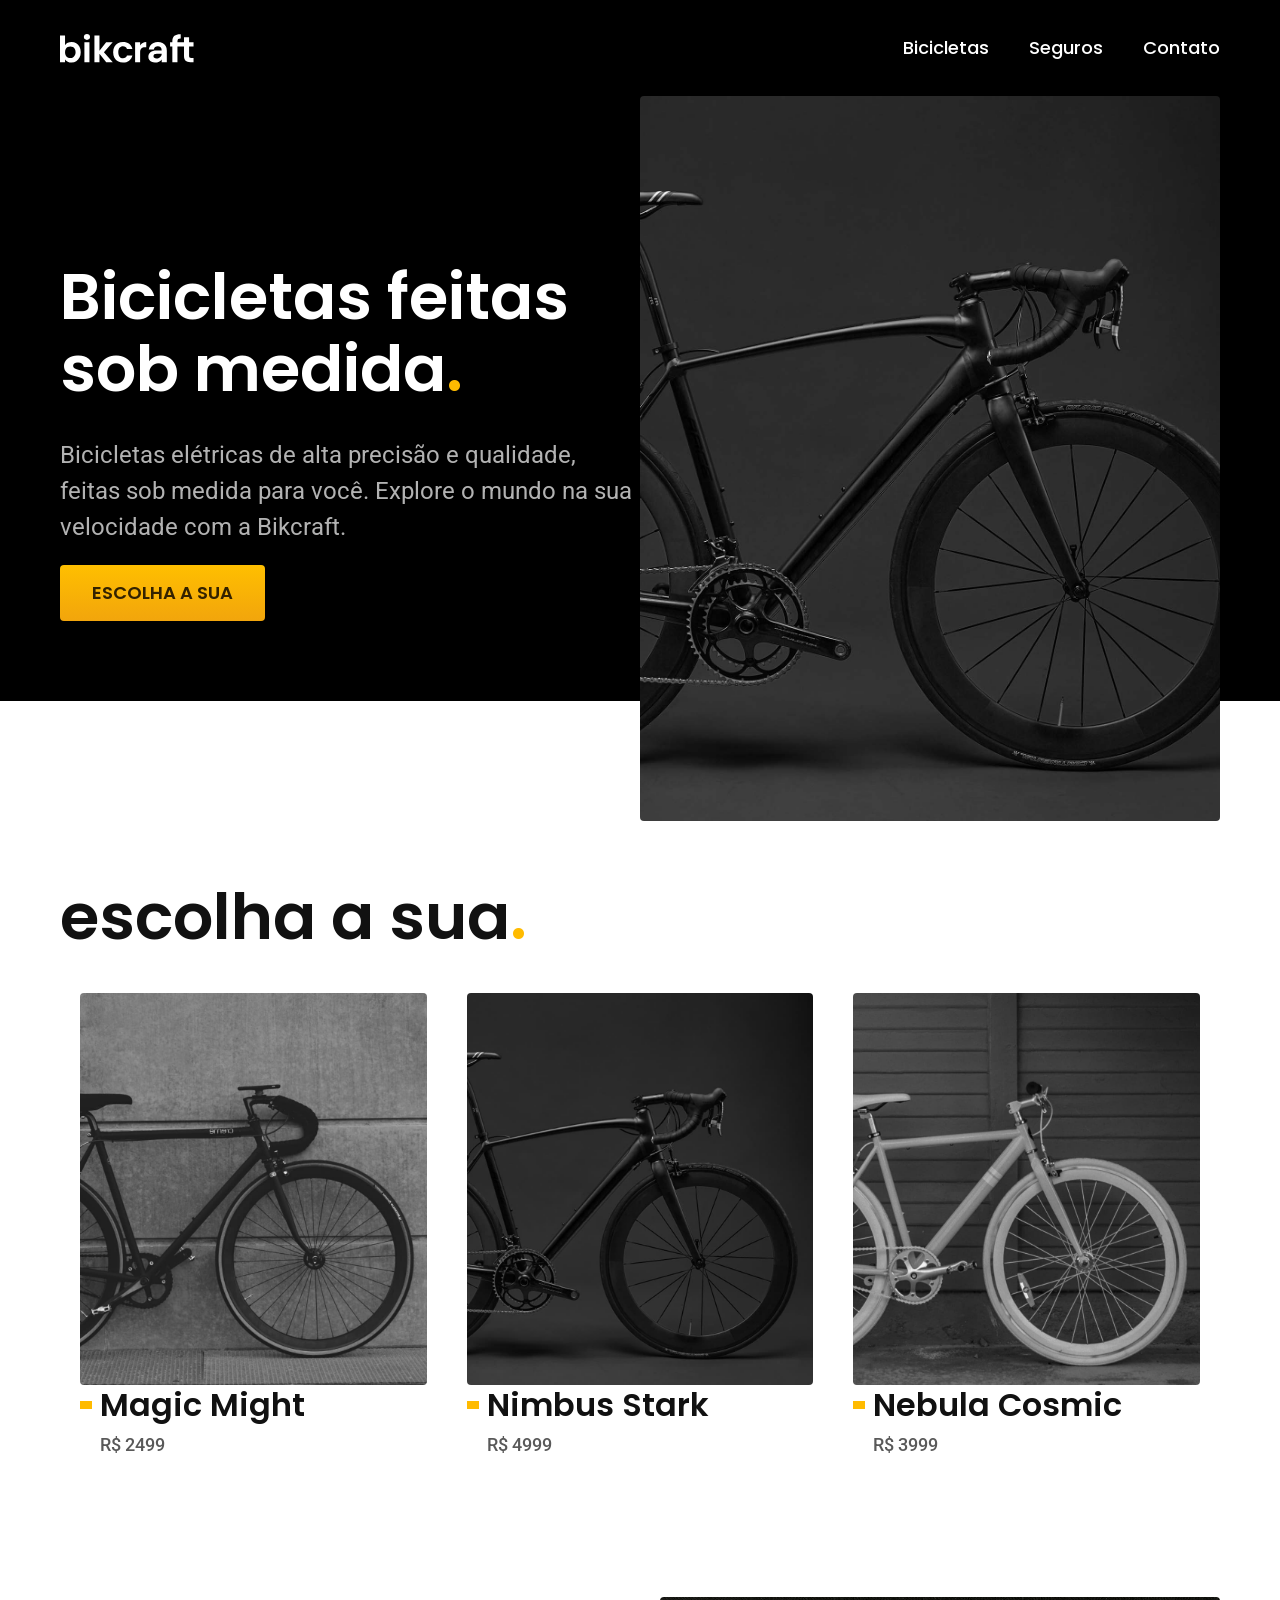
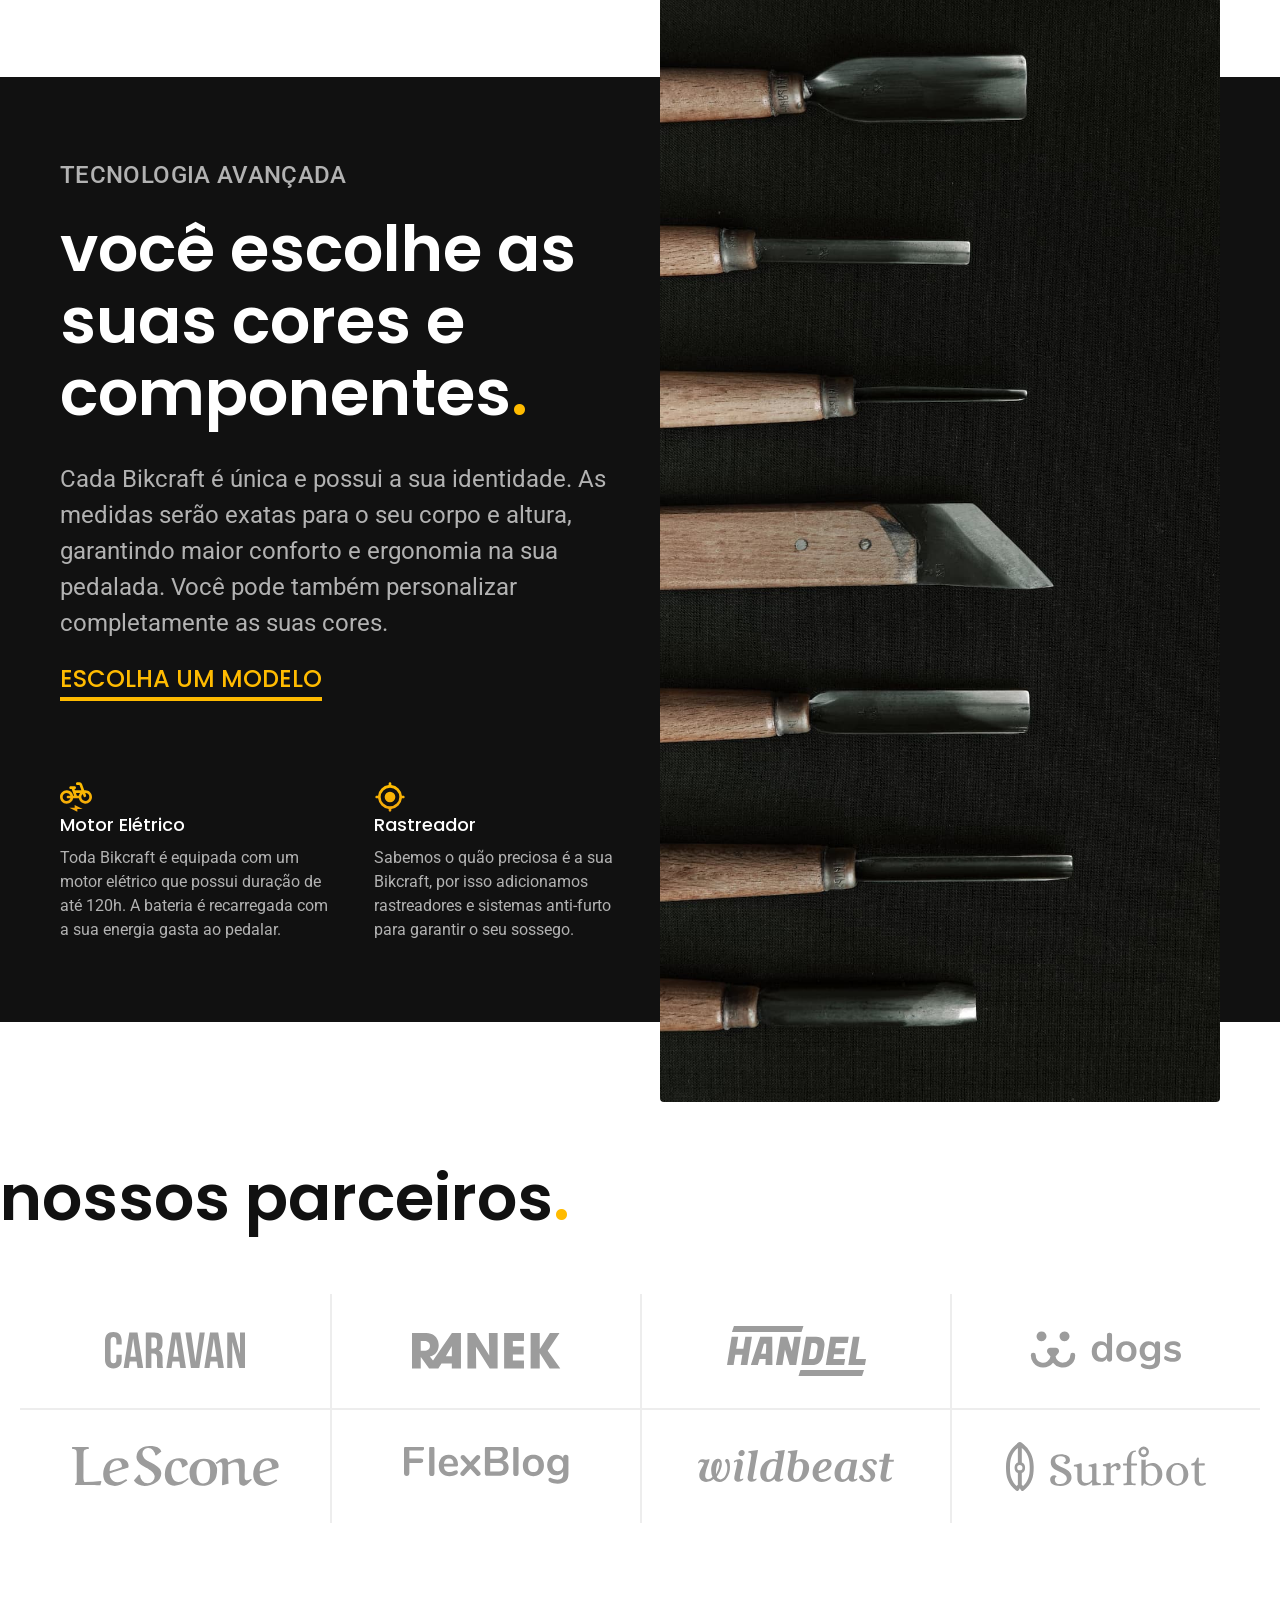
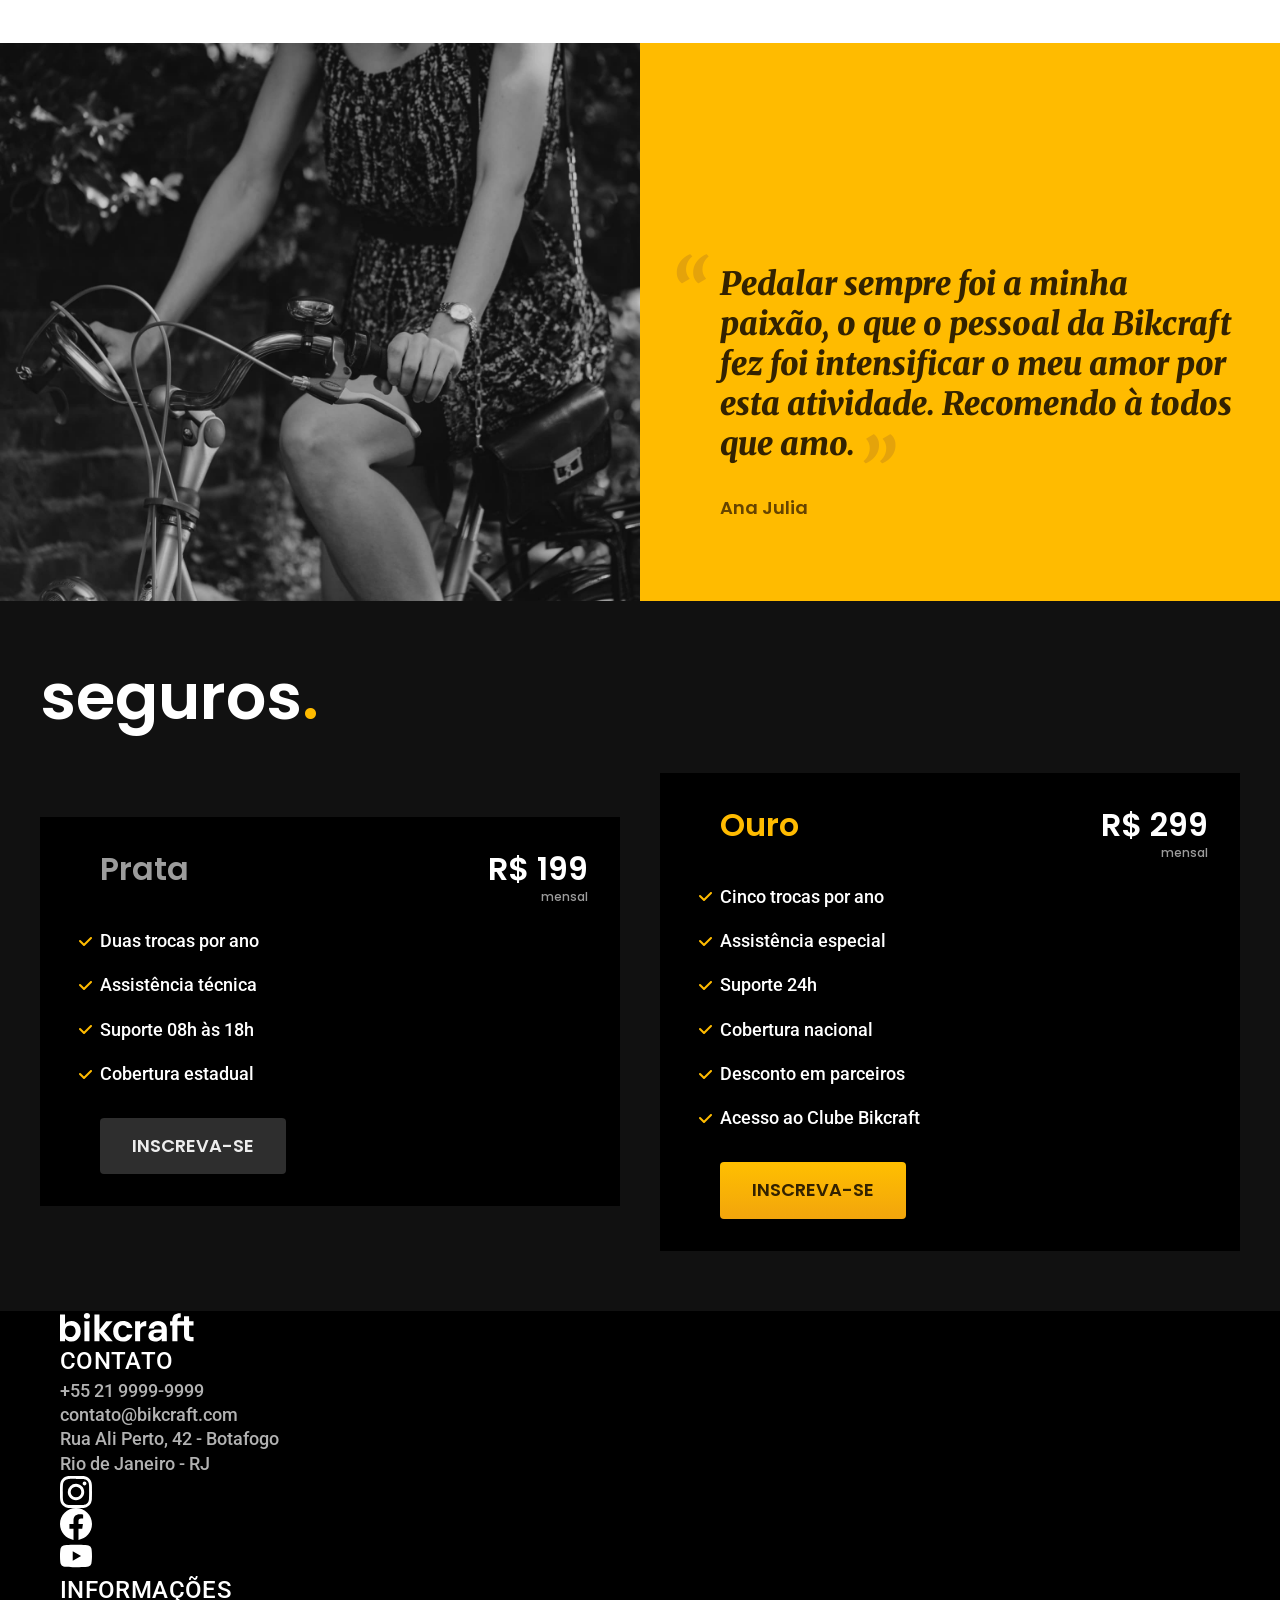
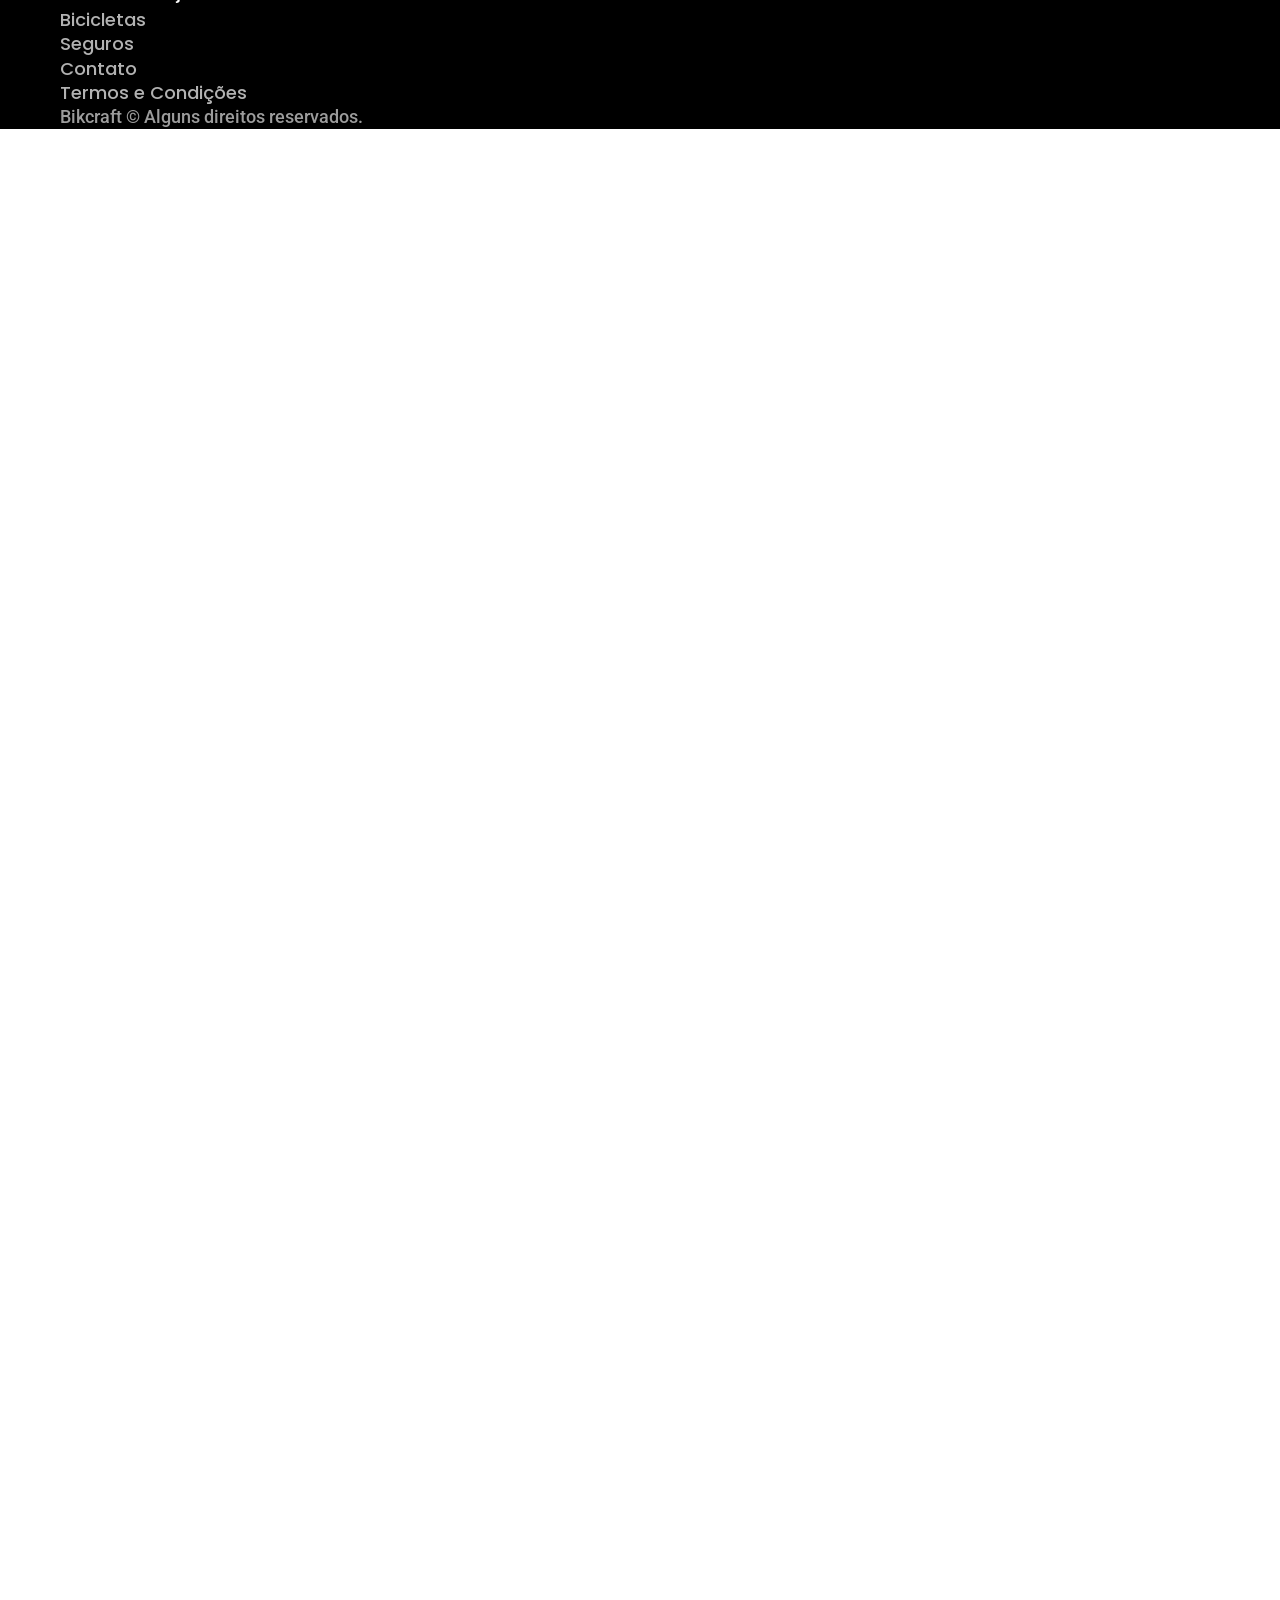
==== commit 8f7983f9: "created class" ====
--- a/index.html
+++ b/index.html
@@ -193,7 +193,7 @@
                     </ul>
                 </nav>
             </div>
-            <p>Bikcraft © Alguns direitos reservados.</p>
+            <p class="footer-copy font-2-m cor-6">Bikcraft © Alguns direitos reservados.</p>
         </div>
     </footer>
 </body>
